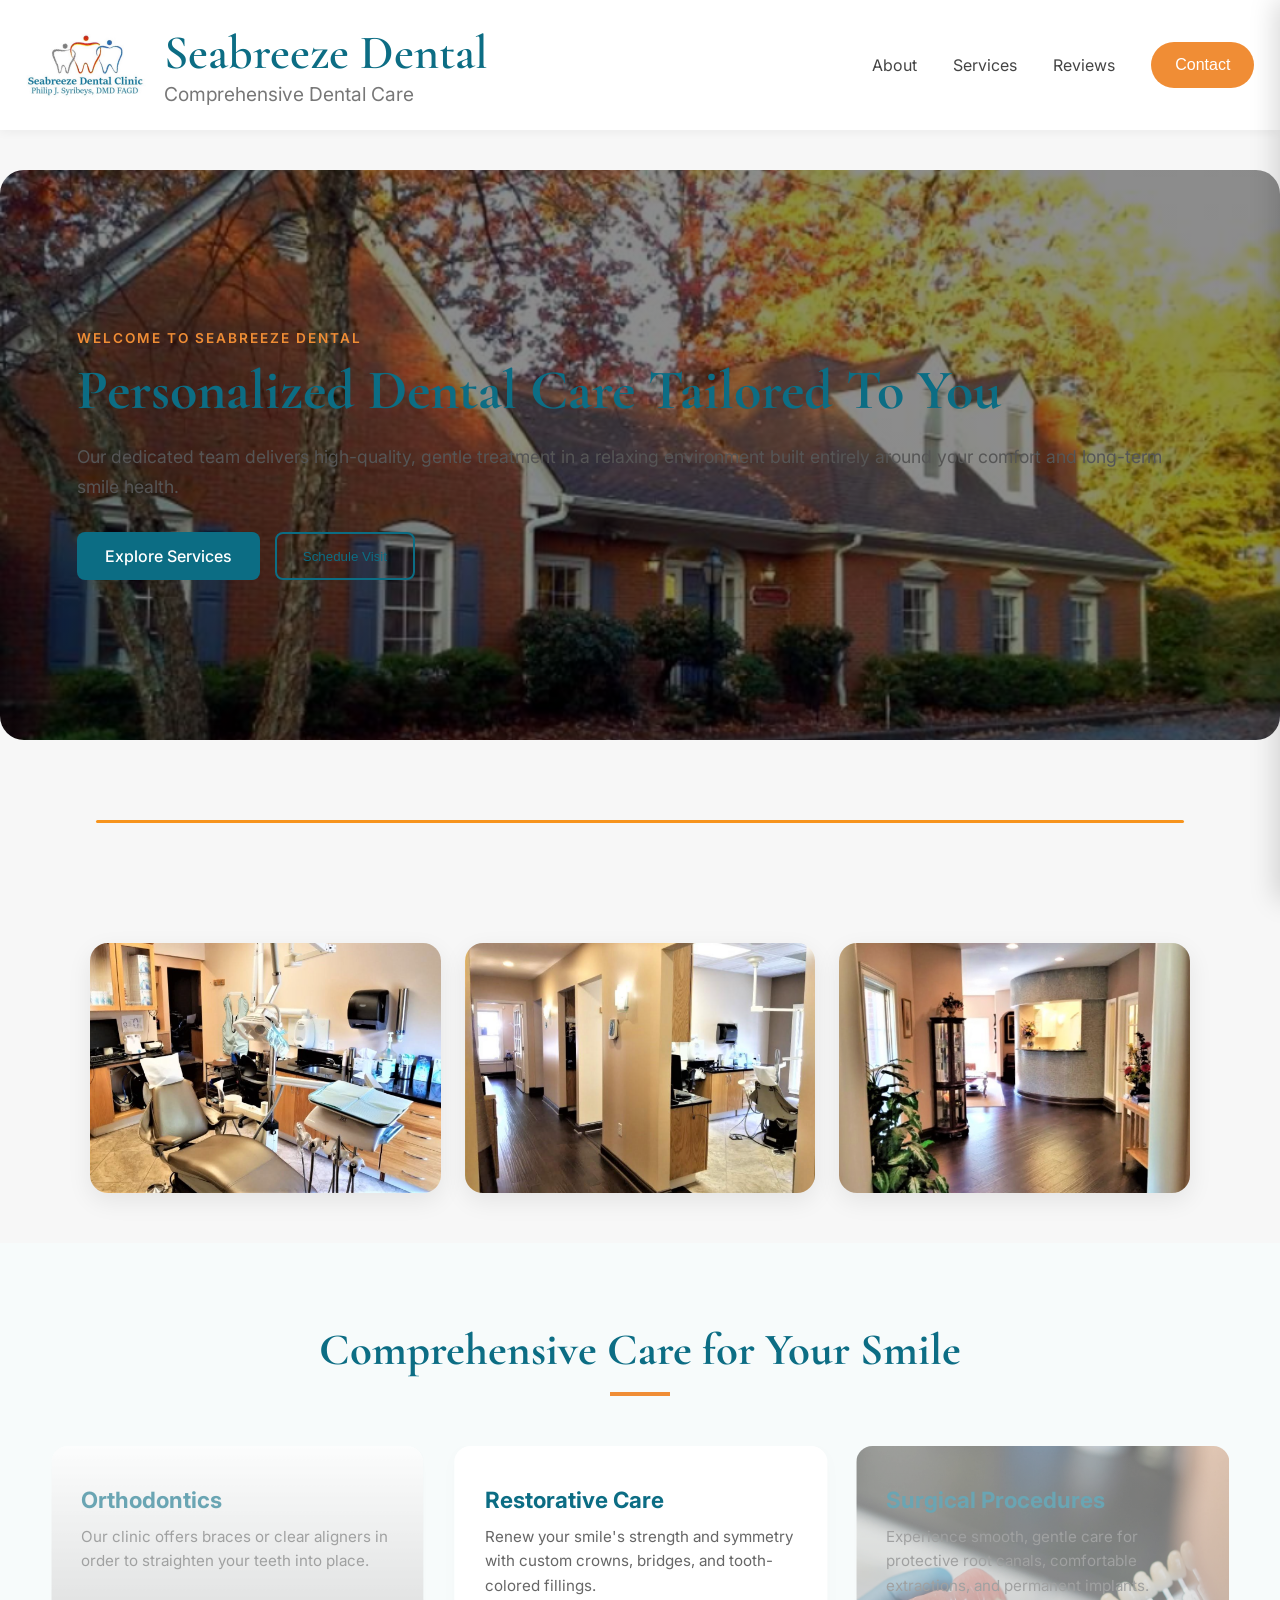
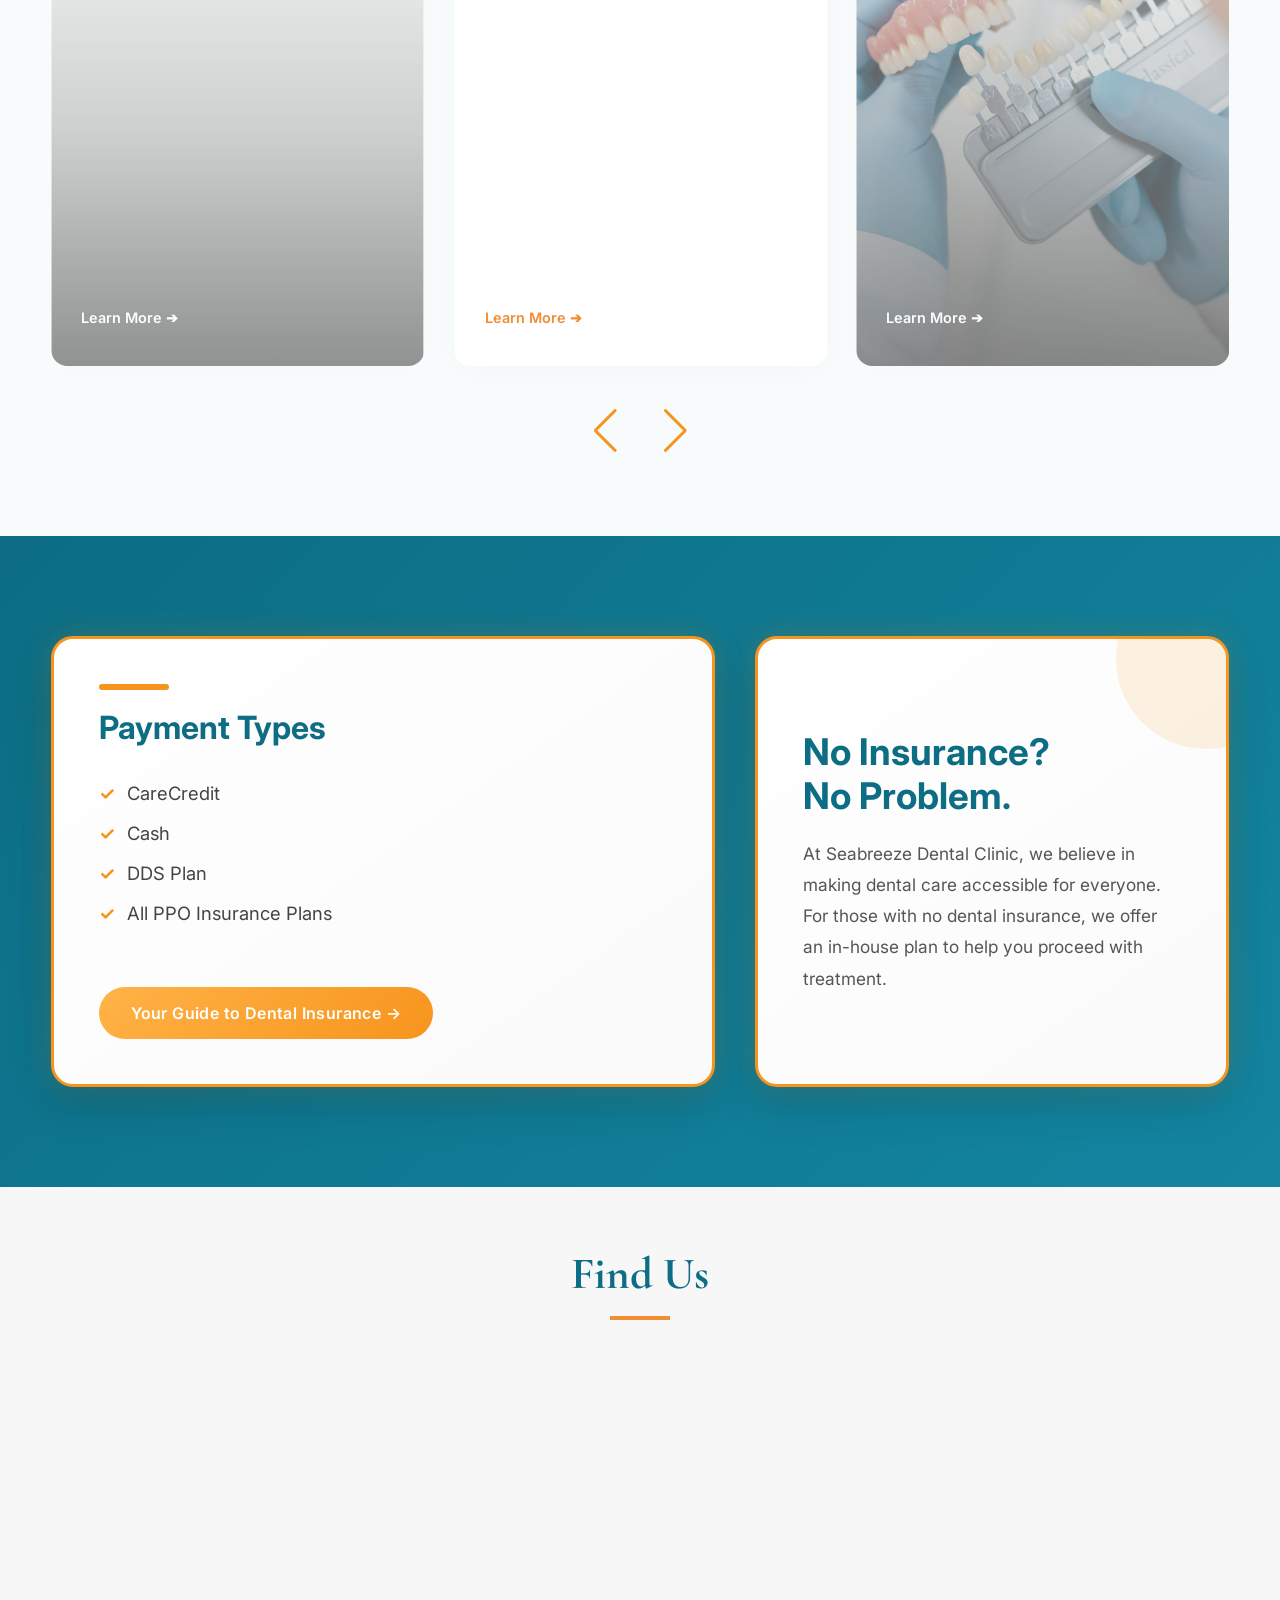
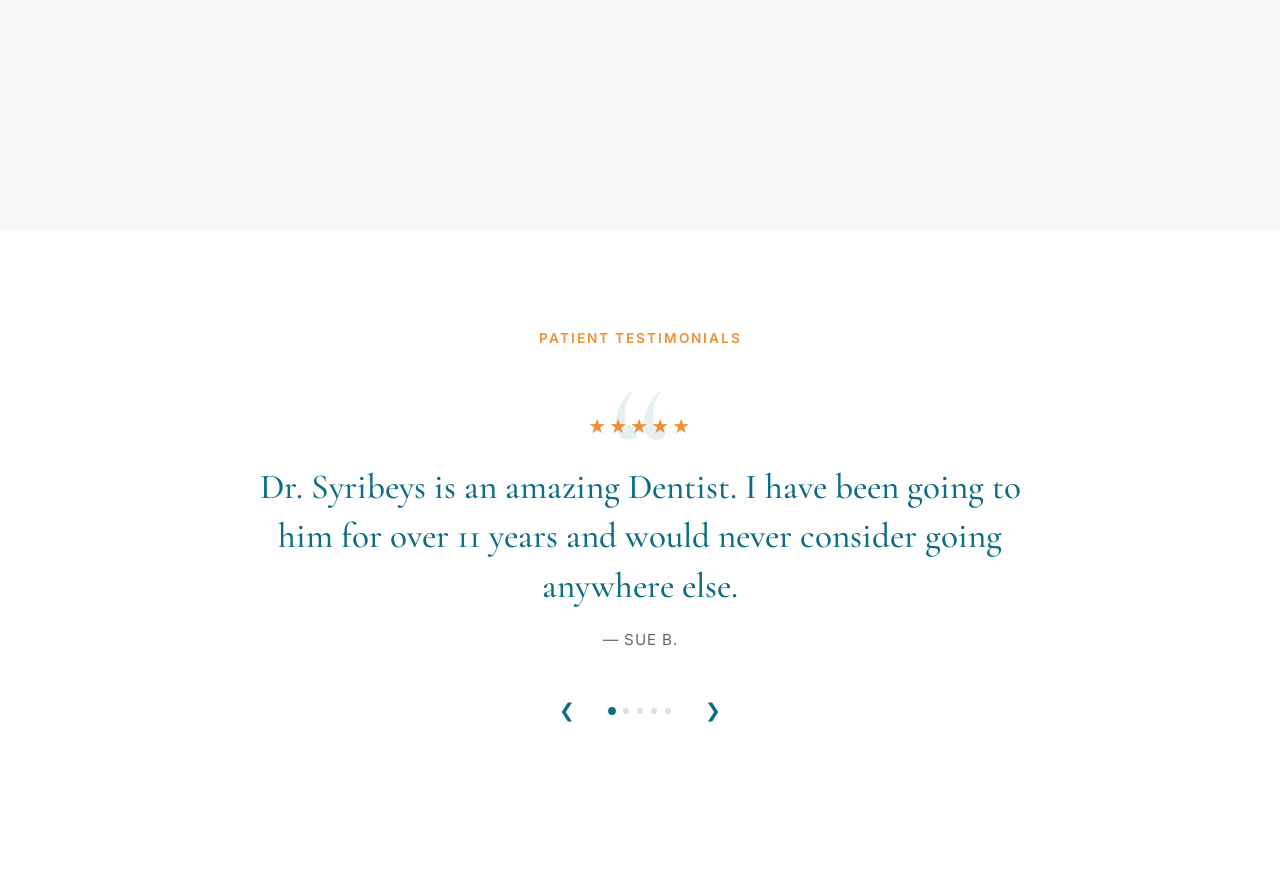
==== index.html @ 44df0dfc "Update index.html" ====
<!DOCTYPE html>
<html lang="en">
<head>
    <meta charset="UTF-8">
    <meta name="viewport" content="width=device-width, initial-scale=1.0">
    <title>Seabreeze Dental</title>

    <link rel="preconnect" href="https://fonts.googleapis.com">
    <link rel="preconnect" href="https://fonts.gstatic.com" crossorigin>
    <link href="https://fonts.googleapis.com/css2?family=Cormorant+Garamond:wght@500;600&family=Inter:wght@300;400;500;600&display=swap" rel="stylesheet">

    <link rel="stylesheet" href="https://cdn.jsdelivr.net/npm/swiper@11/swiper-bundle.min.css"/>
    <script src="https://cdn.jsdelivr.net/npm/swiper@11/swiper-bundle.min.js"></script>

    <link rel="stylesheet" href="style.css">
</head>
<body>

    <!-- ================= HEADER ================= -->
    <header>
        <div class="logo-area">
            <img src="images/logo.png" alt="Seabreeze Dental Logo">
            <div>
                <h1>Seabreeze Dental</h1>
                <p>Comprehensive Dental Care</p>
            </div>
        </div>

        <nav>
            <a href="about.html">About</a>
            
            <!-- Hoverable Services Dropdown Menu -->
            <div class="dropdown">
                <button class="dropbtn">Services</button>
                <div class="dropdown-content">
                    <a href="services-surgical.html">Surgical</a>
                    <a href="services-restorative.html">Restorative</a>
                    <a href="services-orthodontics.html">Orthodontics</a>
                    <a href="services-hygiene.html">Hygiene</a>
                    <a href="services-whitening.html">Whitening</a>
                    <a href="services-botox.html">Botox</a>
                    <a href="services-perio.html">Periodontal Care</a>
                </div>
            </div>

            <a href="index.html#reviews">Reviews</a>

            <button class="contact-btn" id="contactBtn">
                Contact
            </button>
        </nav>
    </header>

    <!-- ================= BLURB SECTION ================= -->
<section class="hero-section">
    <div class="hero-content reveal-left">
        <span class="hero-subtitle">Welcome to Seabreeze Dental</span>
        <h2>Personalized Dental Care Tailored To You</h2>
        <p>Our dedicated team delivers high-quality, gentle treatment in a relaxing environment built entirely around your comfort and long-term smile health.</p>
        <div class="hero-cta-group">
            <a href="services-surgical.html" class="hero-primary-btn">Explore Services</a>
            <button class="hero-secondary-btn" onclick="openContactPanel()">Schedule Visit</button>
        </div>
    </div>
</section>

<!-- Orange Divider -->
<div class="section-divider"></div>

    <!-- ================= OFFICE GALLERY ================= -->
    <section class="gallery">
        <img src="images/office1.png" alt="Office Photo">
        <img src="images/office2.png" alt="Office Photo">
        <img src="images/office3.png" alt="Office Photo">
    </section>

<section class="home-services-section">
    <h2 class="home-section-title">Comprehensive Care for Your Smile</h2>
    <div class="orange-line central-line"></div>
    <div class="swiper myServicesSwiper">
        <div class="swiper-wrapper">
            
            <div class="swiper-slide">
                <a href="services-restorative.html" class="service-card restorative-card">
                    <h3>Restorative Care</h3>
                    <p>Renew your smile's strength and symmetry with custom crowns, bridges, and tooth-colored fillings.</p>
                    <span class="card-link-text">Learn More ➔</span>
                </a>
            </div>

            <div class="swiper-slide">
                <a href="services-surgical.html" class="service-card surgical-card">
                    <h3>Surgical Procedures</h3>
                    <p>Experience smooth, gentle care for protective root canals, comfortable extractions, and permanent implants.</p>
                    <span class="card-link-text">Learn More ➔</span>
                </a>
            </div>

            <div class="swiper-slide">
                <a href="services-hygiene.html" class="service-card hygiene-card">
                    <h3>Preventative Hygiene</h3>
                    <p>Maintain optimal oral environment health with comprehensive deep cleanings and advanced diagnostic screenings.</p>
                    <span class="card-link-text">Learn More ➔</span>
                </a>
            </div>

            <div class="swiper-slide">
                <a href="services-perio.html" class="service-card perio-card">
                    <h3>Periodontal Care</h3>
                    <p>We offer verious methods of non-surgical periodontal therapy for those experiencing gum disease.</p>
                    <span class="card-link-text">Learn More ➔</span>
                </a>
            </div>

            <div class="swiper-slide">
                <a href="services-whitening.html" class="service-card whitening-card">
                    <h3>Teeth Whitening</h3>
                    <p>At our clinic, we offer both thorough in-chair bleaching services as well as take-home whitening trays.</p>
                    <span class="card-link-text">Learn More ➔</span>
                </a>
            </div>

            <div class="swiper-slide">
                <a href="services-botox.html" class="service-card botox-card">
                    <h3>Botox</h3>
                    <p>Botox is offered for those looking for cosmetic improvement or medical care.</p>
                    <span class="card-link-text">Learn More ➔</span>
                </a>
            </div>

            <div class="swiper-slide">
                <a href="services-orthodontics.html" class="service-card ortho-card">
                    <h3>Orthodontics</h3>
                    <p>Our clinic offers braces or clear aligners in order to straighten your teeth into place.</p>
                    <span class="card-link-text">Learn More ➔</span>
                </a>
            </div>

            </div>
        <div class="swiper-button-prev"></div>
        <div class="swiper-button-next"></div>
    </div>
</section>
    
<section class="insurance-section">
    <section class="insurance-wrapper">

        <!-- Left Card -->
        <div class="payment-card">

            <h2>Payment Types</h2>

            <ul class="payment-list">
                <li>CareCredit</li>
                <li>Cash</li>
                <li>DDS Plan</li>
                <li>All PPO Insurance Plans</li>
            </ul>

            <a href="insurance-guide.html" class="insurance-guide-btn">
                Your Guide to Dental Insurance →
            </a>

        </div>

        <!-- Right Card -->
        <div class="insurance-card">

            <h2>No Insurance?<br>No Problem.</h2>

            <p>
                At Seabreeze Dental Clinic, we believe in making dental care accessible for everyone. For those with no dental insurance, we offer an in-house plan to help you proceed with treatment.
            </p>

        </div>

    </section>
</section>

<section class="map-text-section">
    <h2 class="home-section-title">Find Us</h2>
    <div class="orange-line central-line"></div>
</section>

<section class="map-section">
    <iframe 
        src="https://www.google.com/maps/embed?pb=!1m18!1m12!1m3!1d193.602460034406!2d-84.35483728219616!3d33.973415533128104!2m3!1f0!2f0!3f0!3m2!1i1024!2i768!4f13.1!3m3!1m2!1s0x88f50c78adc82683%3A0xf89a74400b106e03!2sSeabreeze%20Dental%20Clinic%20%7C%20Philip%20J.%20Syribeys%2C%20DMD!5e1!3m2!1sen!2sus!4v1781103512299!5m2!1sen!2sus"
        style="border:0; width: 100%;" 
        allowfullscreen=""
        height="450"
        loading="lazy" 
        referrerpolicy="no-referrer-when-downgrade">
    </iframe>
</section>

    <!-- ================= REVIEWS ================= -->
<section id="reviews" class="editorial-reviews-section">
    <span class="reviews-subtitle">Patient Testimonials</span>
    
    <div class="editorial-review-container">
        <div class="decorative-quote-mark">“</div>

        <div class="editorial-review-window">
            <div class="stars-badge">★★★★★</div>
            
            <blockquote id="review-text" class="editorial-quote">
                Dr. Syribeys is an amazing Dentist. I have been going to him for over 11 years and would never consider going anywhere else.
            </blockquote>
            
            <cite id="review-author" class="editorial-author">— Sue B.</cite>
        </div>

        <div class="editorial-nav-controls">
            <button class="editorial-arrow left" onclick="previousReview()" aria-label="Previous Review">❮</button>
            <div class="editorial-dots">
                <span class="edit-dot active"></span>
                <span class="edit-dot"></span>
                <span class="edit-dot"></span>
                <span class="edit-dot"></span>
                <span class="edit-dot"></span>
            </div>
            <button class="editorial-arrow right" onclick="nextReview()" aria-label="Next Review">❯</button>
        </div>
    </div>
</section>

    <!-- ================= CONTACT PANEL ================= -->
    <div class="overlay" id="overlay" onclick="closeContactPanel()"></div>

    <div class="contact-panel" id="contactPanel">
        <button class="close-btn" onclick="closeContactPanel()">×</button>
        <h2>Contact Us</h2>
        <div class="panel-line"></div>

        <div class="contact-info-block">
            <h3>Phone</h3>
            <p>(770) 393-4711</p>
        </div>

        <div class="contact-info-block">
            <h3>Address</h3>
            <p>
                8097 Roswell Road, Bldg. E<br>
                Atlanta, GA 30350
            </p>
        </div>

        <div class="contact-info-block">
            <h3>Hours</h3>
            <p>
                Monday – Thursday: 9AM – 6PM<br>
                Friday: 9AM – 1PM
            </p>
        </div>
    </div>

    <script src="script.js"></script>

<script>
const swiper = new Swiper('.myServicesSwiper', {
  loop: true,
  spaceBetween: 20,
  pagination: {
    el: '.swiper-pagination',
    clickable: true
  },
  breakpoints: {
    640: {
      slidesPerView: 1
    },
    768: {
      slidesPerView: 2
    },
    1024: {
      slidesPerView: 3
    }
  }
});
</script>
</body>
</html>
---- style.css ----
* {
    margin: 0;
    padding: 0;
    box-sizing: border-box;
}

body {
    font-family: 'Inter', sans-serif;
    background: #f7f7f7;
    color: #333;
}

img {
    width: 100%;
    display: block;
}

/* ================= HEADER ================= */
header {
    width: 100%;
    padding: 24px 2%;
    display: flex;
    justify-content: space-between;
    align-items: center;
    background: white;
    position: sticky;
    top: 0;
    z-index: 1000;
    box-shadow: 0 2px 10px rgba(0,0,0,0.05);
}

.logo-area {
    display: flex;
    align-items: center;
    gap: 18px;
}

.logo-area img {
    width: 120px; /* Restored back to original scaling */
}

.logo-area h1 {
    font-family: 'Cormorant Garamond', serif;
    font-size: 3rem; /* Restored back to original scaling */
    color: #0c6d84;
    font-weight: 600;
}

.logo-area p {
    color: #777;
    font-size: 1.2rem;
}

nav {
    display: flex;
    align-items: center;
    gap: 36px;
}

nav a {
    text-decoration: none;
    color: #444;
    font-size: 1rem;
    transition: 0.3s;
}

nav a:hover {
    color: #f08d35;
}

.contact-btn {
    background: #f08d35;
    color: white;
    border: none;
    padding: 14px 24px;
    border-radius: 50px;
    font-size: 1rem;
    cursor: pointer;
    transition: 0.3s;
}

.contact-btn:hover {
    transform: translateY(-2px);
    background: #db7d2b;
}

/* ================= SERVICES DROPDOWN INTERACTION ================= */
.dropdown {
    position: relative;
    display: inline-block;
}

.dropdown .dropbtn {
    background: none;
    border: none;
    padding: 0;
    color: #444;
    font-family: 'Inter', sans-serif;
    font-size: 1rem;
    cursor: pointer;
    transition: 0.3s;
}

.dropdown:hover .dropbtn {
    color: #f08d35;
}

.dropdown-content {
    display: none;
    position: absolute;
    top: 100%;
    left: 50%;
    transform: translateX(-50%);
    background-color: white;
    min-width: 160px;
    box-shadow: 0px 8px 16px rgba(0,0,0,0.1);
    border-radius: 4px;
    margin-top: 12px;
    z-index: 1010;
    overflow: hidden;
}

.dropdown-content a {
    color: #333;
    padding: 12px 16px;
    text-decoration: none;
    display: block;
    font-size: 0.95rem;
    text-align: left;
}

.dropdown-content a:hover {
    background-color: #f1f1f1;
    color: #0c6d84;
}

.dropdown:hover .dropdown-content {
    display: block;
}

/* ================= FADED BLUE BLURB SECTION ================= */
.blurb-section {
    width: 100%;
    background-color: #e6f0f3; /* Faded blue box across the screen */
    padding: 60px 10%;
    text-align: center;
}

.blurb-section p {
    font-family: 'Inter', sans-serif;
    font-size: 1.25rem;
    line-height: 1.8;
    color: #0c6d84;
    max-width: 900px;
    margin: 0 auto;
    font-weight: 400;
}

/* ================= GALLERY (HORIZONTAL ROW) ================= */
.gallery {
    width: 100%;
    padding: 50px 7%;
    display: grid;
    grid-template-columns: repeat(3, 1fr); /* 3 images lined up horizontally */
    gap: 24px;
}

.gallery img {
    border-radius: 18px;
    height: 250px;
    object-fit: cover;
    transition: 0.3s;
    box-shadow: 0 8px 24px rgba(0,0,0,0.08);
}

.gallery img:hover {
    transform: translateY(-6px);
}

/* ================= REVIEWS (RESTORED STYLE) ================= */
/* ================= IDEA 3: MINIMALIST EDITORIAL REVIEWS ================= */
.editorial-reviews-section {
    background-color: #ffffff;
    padding: 100px 4%;
    text-align: center;
    position: relative;
    overflow: hidden;
}

.reviews-subtitle {
    display: block;
    font-family: 'Inter', sans-serif;
    text-transform: uppercase;
    font-size: 0.85rem;
    letter-spacing: 2px;
    color: #f08d35;
    font-weight: 600;
    margin-bottom: 30px;
}

.editorial-review-container {
    position: relative;
    max-width: 850px;
    margin: 0 auto;
    padding: 40px 20px;
}

/* Faded signature accent quote mark behind text */
.decorative-quote-mark {
    position: absolute;
    top: -20px;
    left: 50%;
    transform: translateX(-50%);
    font-family: 'Cormorant Garamond', serif;
    font-size: 12rem;
    color: rgba(12, 109, 132, 0.1); /* Faded teal accent signature */
    line-height: 1;
    z-index: 1;
    user-select: none;
}

.editorial-review-window {
    position: relative;
    z-index: 2;
    min-height: 220px; /* Prevents layout shifting when content swaps */
    display: flex;
    flex-direction: column;
    align-items: center;
    justify-content: center;
}

.stars-badge {
    color: #f08d35;
    font-size: 1.1rem;
    letter-spacing: 3px;
    margin-bottom: 25px;
}

.editorial-quote {
    font-family: 'Cormorant Garamond', serif;
    font-size: 2.2rem;
    color: #0c6d84;
    line-height: 1.4;
    font-weight: 500;
    margin: 0 0 20px 0;
    transition: opacity 0.3s ease, transform 0.3s ease;
}

.editorial-author {
    font-family: 'Inter', sans-serif;
    font-style: normal;
    font-size: 0.95rem;
    color: #666;
    text-transform: uppercase;
    letter-spacing: 1px;
    transition: opacity 0.3s ease;
}

/* Minimalist Navigation Alignment Under Quote */
.editorial-nav-controls {
    display: flex;
    align-items: center;
    justify-content: center;
    gap: 24px;
    margin-top: 40px;
    position: relative;
    z-index: 3;
}

.editorial-arrow {
    background: transparent;
    border: none;
    font-size: 1.2rem;
    color: #0c6d84;
    cursor: pointer;
    padding: 10px;
    transition: color 0.2s ease, transform 0.2s ease;
}

.editorial-arrow:hover {
    color: #f08d35;
    transform: scale(1.15);
}

.editorial-dots {
    display: flex;
    gap: 8px;
    align-items: center;
}

.edit-dot {
    width: 6px;
    height: 6px;
    border-radius: 50%;
    background-color: #e0e0e0;
    transition: all 0.3s ease;
}

.edit-dot.active {
    background-color: #0c6d84;
    transform: scale(1.3);
}

/* Quick utility class for the JavaScript fade animation transition */
.review-fade-out {
    opacity: 0;
    transform: translateY(5px);
}

/* Responsive adjustment for clean reading on mobile viewports */
@media (max-width: 768px) {
    .editorial-quote {
        font-size: 1.6rem;
    }
    .decorative-quote-mark {
        font-size: 9rem;
        top: -10px;
    }
}

/* ================= CONTACT OVERLAY PANEL ================= */
.overlay {
    position: fixed;
    top: 0;
    left: 0;
    width: 100%;
    height: 100%;
    background: rgba(0,0,0,0.4);
    opacity: 0;
    visibility: hidden;
    transition: 0.3s;
    z-index: 2000;
}

.contact-panel {
    position: fixed;
    top: 0;
    right: 0;
    width: 400px;
    height: 100vh;
    background: white;
    padding: 40px;
    box-shadow: -5px 0 25px rgba(0,0,0,0.15);
    transform: translateX(100%);
    transition: 0.3s ease;
    z-index: 3000;
}

.overlay.active {
    opacity: 1;
    visibility: visible;
}

.contact-panel.active {
    transform: translateX(0);
}

.close-btn {
    position: absolute;
    top: 20px;
    right: 20px;
    background: none;
    border: none;
    font-size: 2rem;
    cursor: pointer;
    color: #333;
}

.panel-line {
    width: 40px;
    height: 3px;
    background: #f08d35;
    margin: 15px 0 30px 0;
}

.contact-info-block {
    margin-bottom: 30px;
}

.contact-info-block h3 {
    font-size: 1.2rem;
    color: #0c6d84;
    margin-bottom: 8px;
}

.contact-info-block p {
    font-size: 1rem;
    line-height: 1.6;
    color: #555;
}
/* ================= DROPDOWN FIXES & ACTIVE STATES ================= */
.active-link {
    color: #f08d35 !important;
    font-weight: 500;
}

/* Modifying dropdown styles to read the JavaScript state engine seamlessly */
.dropdown.open .dropdown-content {
    display: block !important;
}

/* Fallback padding protection when cursor bridges down into menu link boxes */
.dropdown::after {
    content: '';
    position: absolute;
    top: 100%;
    left: 0;
    width: 100%;
    height: 15px;
    background: transparent;
}


/* ================= REFINED DENTIST ABOUT PAGE STYLES ================= */
.about-container {
    width: 100%;
    max-width: 1200px;
    margin: 60px auto;
    padding: 0 4%;
    display: flex;
    align-items: flex-start; /* Keeps items cleanly aligned at the top */
    gap: 50px;
    position: relative;
}

/* Smaller profile element setting image to roughly 1/3 layout space width */
.dentist-photo-box {
    flex: 0 0 350px; 
    border-radius: 12px;
    overflow: visible;
    box-shadow: 0 4px 15px rgba(0,0,0,0.05);
}

.dentist-photo-box img {
    width: 100%;
    max-height: 300px;
    object-fit: cover;
    display: block;
    border-radius: 8px;
}


/* Faded blue box design for the biographical copy details */
.dentist-bio-box {
    flex: 1;
    background-color: #e6f0f3; /* Faded blue box across the section */
    padding: 50px;
    border-radius: 18px;
    box-shadow: 0 4px 15px rgba(0,0,0,0.02);
}

/* Doctor name font configuration matched strictly to the logo typography colors */
.dentist-bio-box h2 {
    font-family: 'Cormorant Garamond', serif;
    font-size: 3rem;
    color: #0c6d84; /* Signature blue brand color */
    font-weight: 600;
    margin-bottom: 15px;
}

.orange-line-short {
    width: 50px;
    height: 4px;
    background: #f08d35;
    margin-bottom: 25px;
}

/* Bio copy matching color assignment */
.dentist-bio-box p {
    font-family: 'Inter', sans-serif;
    font-size: 1.05rem;
    line-height: 1.75;
    color: #0c6d84; /* Deep teal-blue typography */
    margin-bottom: 20px;
}

.dentist-bio-box p:last-child {
    margin-bottom: 0;
}

.certificate-photo-box {
    border-radius: 12px;
    overflow: hidden;
    box-shadow: 0 4px 15px rgba(0,0,0,0.05);
}
.certificate-photo-box img {
    width: 100%;
    max-height: 220px;
    object-fit: cover;
    display: block;
}

/* Responsive adjustment if screens become narrow */
@media (max-width: 768px) {
    .about-container {
        flex-direction: column;
        align-items: center;
    }
    .dentist-photo-box {
        flex: 0 0 auto;
        width: 100%;
        max-width: 350px;
    }
}
/* ================= SURGICAL PAGE STRUCTURAL LAYOUTS ================= */
.service-detail-container {
    width: 100%;
    max-width: 900px;
    margin: 60px auto 120px;
    padding: 0 4%;
}

.service-page-title {
    text-align: center;
    font-size: 3.2rem;
    color: #0c6d84;
    font-family: 'Cormorant Garamond', serif;
}

.central-line {
    width: 60px;
    height: 4px;
    background: #f08d35;
    margin: 15px auto 50px;
}

.service-items-wrapper {
    display: flex;
    flex-direction: column;
    gap: 45px;
}

/* Horizontal line alignment layout */
.detailed-service-item {
    display: flex;
    align-items: flex-start;
    gap: 30px;
    background: white;
    padding: 35px;
    border-radius: 16px;
    box-shadow: 0 4px 15px rgba(0,0,0,0.03);
}

/* Perfect icon bounding parameters */
.service-icon-container {
    flex: 0 0 80px; 
    height: 80px;
    display: flex;
    align-items: center;
    justify-content: center;
}

.service-page-icon {
    width: 100%;
    height: 100%;
    object-fit: contain;
}

.service-text-block {
    flex: 1;
}

.service-text-block h3 {
    font-size: 1.6rem;
    color: #0c6d84;
    margin-bottom: 10px;
    font-weight: 600;
}

.service-text-block p {
    font-size: 1.05rem;
    line-height: 1.7;
    color: #555;
}

/* Mobile responsive collapse protection */
@media (max-width: 600px) {
    .detailed-service-item {
        flex-direction: column;
        align-items: center;
        text-align: center;
    }
    .service-icon-container {
        margin-bottom: 10px;
    }
}

/* ================= HERO SECTION STYLING ================= */
.hero-section {
    display: flex;
    align-items: center;
    width: 100%;
    margin: 40px 0 80px;
    padding: 160px 6%;
    border-radius: 24px;
    overflow: hidden;

    background:
        linear-gradient(rgba(0,0,0,.45), rgba(0,0,0,.45)),
        url("images/office.png");

    background-size: cover;
    background-position: center;
    background-repeat: no-repeat;
}

.hero-content {
    flex: 1;
}

.hero-subtitle {
    display: block;
    font-family: 'Inter', sans-serif;
    text-transform: uppercase;
    font-size: 0.85rem;
    letter-spacing: 2px;
    color: #f08d35;
    font-weight: 600;
    margin-bottom: 12px;
}

.hero-content h2 {
    font-family: 'Cormorant Garamond', serif;
    font-size: 3.5rem;
    color: #0c6d84;
    line-height: 1.15;
    margin-bottom: 20px;
}

.hero-content p {
    font-size: 1.1rem;
    line-height: 1.7;
    color: #555;
    margin-bottom: 30px;
}

.hero-cta-group {
    display: flex;
    gap: 15px;
}

.hero-primary-btn {
    background: #0c6d84;
    color: white;
    padding: 14px 28px;
    border-radius: 8px;
    text-decoration: none;
    font-weight: 500;
    transition: background 0.2s ease;
}

.hero-primary-btn:hover {
    background: #095264;
}

.hero-secondary-btn {
    background: transparent;
    border: 2px solid #0c6d84;
    color: #0c6d84;
    padding: 12px 26px;
    border-radius: 8px;
    cursor: pointer;
    font-weight: 500;
    transition: all 0.2s ease;
}

.hero-secondary-btn:hover {
    background: #0c6d84;
    color: white;
}

.hero-image-pane {
    flex: 1;
    height: 450px;
    border-radius: 20px;
    overflow: hidden;
    box-shadow: 0 20px 40px rgba(0,0,0,0.06);
}

.hero-image-pane img {
    width: 100%;
    height: 100%;
    object-fit: cover;
}

.hero2-section2 {
    background-color: #0c6d84;
    display: flex;
    width: 100%;
    margin: 40px auto 80px;
    padding: 0 4%;
    gap: 40px;
    box-shadow: 0 15px 25px rgba(0, 0, 0, 0.20), 0 -15px 25px rgba(0, 0, 0, 0.20);
    position: relative;
    z-index: 10;
}

.hero2-section2 p {
    color: #D3D3D3;
}

.hero2-section2 h2 {
    color: #D3D3D3;
}

/* ================= SERVICE SNAPSHOT GRID STYLING ================= */
.home-services-section {
    background: #f7fbfb;
    padding: 80px 4%;
    text-align: center;
}

.home-section-title {
    font-family: 'Cormorant Garamond', serif;
    font-size: 2.8rem;
    color: #0c6d84;
}

.myServicesSwiper {
    padding-bottom: 90px; 
    position: relative;
}

/* This styles the cards inside the slider */
.swiper-slide {
    display: flex;
    justify-content: center;
    transition: transform 0.4s ease, opacity 0.4s ease;
    transform: scale(0.9); /* Shrink side cards to 90% */
    opacity: 0.6;
}

.swiper-slide-active {
    transform: scale(1.1);
    opacity: 1;
    z-index: 10;
}

/* Reset the default Swiper arrow positioning */
.swiper-button-prev, 
.swiper-button-next {
    position: absolute;
    top: auto; /* Removes the "middle" centering */
    bottom: 0; /* Pins them to the bottom */
    width: 50px;
    height: 50px;
    color: #f7941e; /* Change to your brand color */
}

/* Adjust left/right position to keep them centered together */
.swiper-button-prev {
    left: calc(50% - 60px); 
}

.swiper-button-next {
    right: calc(50% - 60px);
}

.service-card {
    flex: 1;
    position: relative;

    height: 520px;          /* NEW */
    padding: 40px 30px;

    border-radius: 16px;
    overflow: hidden;       /* NEW */

    text-decoration: none;
    color: white;           /* NEW */

    background: white;
    background-size: cover;         /* NEW */
    background-position: center;    /* NEW */
    background-repeat: no-repeat;   /* NEW */

    box-shadow: 0 4px 20px rgba(0,0,0,0.02);
    transition: transform 0.3s cubic-bezier(0.25, 0.46, 0.45, 0.94), box-shadow 0.3s ease;

    text-align: left;

    display: flex;
    flex-direction: column;
    justify-content: flex-end;      /* NEW */
}

.whitening-card {
    background-image: url("images/shutterstock_2181965171.jpg");
}

.whitening-card::before {
    content: "";
    position: absolute;
    inset: 0;

    background: linear-gradient(
        to top,
        rgba(0,0,0,.70),
        rgba(0,0,0,.30) 45%,
        rgba(0,0,0,0)
    );
}

.whitening-card h3,
.whitening-card p,
.whitening-card .card-link-text {
    position: relative;
    z-index: 2;
    color: white;
}

.ortho-card {
    background-image: url("images/shutterstock_2072022608.jpg");
}

.ortho-card::before {
    content: "";
    position: absolute;
    inset: 0;

    background: linear-gradient(
        to top,
        rgba(0,0,0,.70),
        rgba(0,0,0,.30) 45%,
        rgba(0,0,0,0)
    );
}

.ortho-card h3,
.ortho-card p,
.ortho-card .card-link-text {
    position: relative;
    z-index: 2;
    color: white;
}

.surgical-card {
    background-image: url("images/shutterstock_2278321453.jpg");
}

.surgical-card::before {
    content: "";
    position: absolute;
    inset: 0;

    background: linear-gradient(
        to top,
        rgba(0,0,0,.70),
        rgba(0,0,0,.30) 45%,
        rgba(0,0,0,0)
    );
}

.surgical-card h3,
.surgical-card p,
.surgical-card .card-link-text {
    position: relative;
    z-index: 2;
    color: white;
}

.botox-card {
    background-image: url("images/shutterstock_2248981637.jpg");
}

.botox-card::before {
    content: "";
    position: absolute;
    inset: 0;

    background: linear-gradient(
        to top,
        rgba(0,0,0,.70),
        rgba(0,0,0,.30) 45%,
        rgba(0,0,0,0)
    );
}

.botox-card h3,
.botox-card p,
.botox-card .card-link-text {
    position: relative;
    z-index: 2;
    color: white;
}

.perio-card {
    background-image: url("images/shutterstock_2354763203.jpg");
}

.perio-card::before {
    content: "";
    position: absolute;
    inset: 0;

    background: linear-gradient(
        to top,
        rgba(0,0,0,.70),
        rgba(0,0,0,.30) 45%,
        rgba(0,0,0,0)
    );
}

.perio-card h3,
.perio-card p,
.perio-card .card-link-text {
    position: relative;
    z-index: 2;
    color: white;
}

.hygiene-card {
    background-image: url("images/shutterstock_2055434792.jpg");
}

.hygiene-card::before {
    content: "";
    position: absolute;
    inset: 0;

    background: linear-gradient(
        to top,
        rgba(0,0,0,.70),
        rgba(0,0,0,.30) 45%,
        rgba(0,0,0,0)
    );
}

.hygiene-card h3,
.hygiene-card p,
.hygiene-card .card-link-text {
    position: relative;
    z-index: 2;
    color: white;
}

/* The structural lift effect on hover */
.service-card:hover {
    transform: scale(1.1) translateY(-8px);
    box-shadow: 0 15px 35px rgba(12, 109, 132, 0.08);
}

.card-icon {
    width: 60px;
    height: 60px;
    margin-bottom: 25px;
}

.card-icon img {
    width: 100%;
    height: 100%;
    object-fit: contain;
}

.service-card h3 {
    font-size: 1.4rem;
    color: #0c6d84;
    margin-bottom: 12px;
}

.service-card p {
    font-size: 0.95rem;
    line-height: 1.6;
    color: #666;
    margin-bottom: 20px;
    flex-grow: 1;
}

.card-link-text {
    color: #f08d35;
    font-weight: 600;
    font-size: 0.9rem;
}

/* Responsive adjustment */
@media (max-width: 850px) {
    .hero-section, .services-grid {
        flex-direction: column;
    }
    .hero-image-pane {
        width: 100%;
        height: 300px;
    }
}

/* ================= INTERACTIVE SCROLL ANIMATIONS ================= */

/* Initial state for items sliding from the left */
.reveal-left {
    opacity: 0;
    transform: translateX(-60px);
    transition: all 0.8s cubic-bezier(0.25, 1, 0.5, 1);
}

/* Initial state for items sliding from the right */
.reveal-right {
    opacity: 0;
    transform: translateX(60px);
    transition: all 0.8s cubic-bezier(0.25, 1, 0.5, 1);
}

/* The active trigger state that glides them into center view */
.reveal-left.active,
.reveal-right.active {
    opacity: 1;
    transform: translateX(0);
}

/* Reveal Up Animation */
.reveal-up {
    opacity: 0;
    transform: translateY(60px); /* Starts 60px lower than its natural position */
    transition: all 0.8s cubic-bezier(0.25, 1, 0.5, 1);
}

.reveal-up.active {
    opacity: 1;
    transform: translateY(0); /* Rises to its natural position */
}

/* Accessibility fallback: if a user disables system motion effects */
@media (prefers-reduced-motion: reduce) {
    .reveal-left, .reveal-right {
        opacity: 1;
        transform: none;
        transition: none;
    }
}

.about-section {
    position: relative; /* This makes the SVG anchor to this section */
    width: 100%;
    overflow-x: hidden;
}

.background-lines {
    position: absolute;
    inset: 0;
    width: 100%;
    height: 100%;
    z-index: -1; /* Pushes lines behind your content */
    pointer-events: none; /* Keeps the page clickable */
}

/* Ensure your container sits in front */
.about-container {
    position: relative;
    z-index: 1;
}

.map-section {
    width: 100%;
    padding: 0; /* Remove padding if your container has any */
}

.map-section iframe {
    display: block; /* Removes tiny extra space below the iframe */
    width: 100%;    /* Forces the map to the full width of the section */
}

.map-text-section {
    text-align: center;
    padding: 60px 20px; /* Adjust as needed */
    margin-bottom: 0;
}

.map-text-section .orange-line {
    margin-bottom: 0;
}

.map-text-section h2 {
    margin-bottom: 0;
}

/* ==========================
   Insurance Section
========================== */

.insurance-wrapper {
    max-width: 1300px;
    margin: 0 auto;
    padding: 0 4%;

    display: flex;
    gap: 40px;
    align-items: stretch;
}

/* Shared Card Styles */

.payment-card,
.insurance-card {
    background: linear-gradient(145deg, #ffffff, #fafafa);

    border: 3px solid #f7941d;
    border-radius: 22px;

    padding: 45px;

    box-shadow:
        0 20px 45px rgba(0,0,0,.12),
        0 0 30px rgba(247,148,29,.18);

    transition: all .35s ease;

    position: relative;
    overflow: hidden;
}

.payment-card:hover,
.insurance-card:hover {
    transform: translateY(-8px);

    box-shadow:
        0 35px 60px rgba(0,0,0,.18),
        0 0 40px rgba(247,148,29,.35);
}

/* Left Card */

.payment-card {
    flex: 1.5;

    display: flex;
    flex-direction: column;
}

.payment-card h2 {
    font-size: 2rem;
    color: #0c6d84;
    margin-bottom: 35px;
    position: relative;
}

.payment-card h2::before {
    content: "";

    display: block;

    width: 70px;
    height: 6px;

    background: #f7941d;

    border-radius: 20px;

    margin-bottom: 18px;
}

.payment-list {
    list-style: none;
    padding: 0;
    margin: 0 0 45px;
}

.payment-list li {
    font-size: 1.15rem;
    color: #444;

    margin-bottom: 18px;

    position: relative;

    padding-left: 28px;
}

.payment-list li::before {
    content: "✓";

    color: #f7941d;

    font-weight: bold;

    position: absolute;
    left: 0;
}

/* Button */

.insurance-guide-btn {
    align-self: flex-start;

    margin-top: auto;

    padding: 16px 32px;

    border-radius: 999px;

    background: linear-gradient(135deg, #ffb347, #f7941d);

    color: white;

    text-decoration: none;

    font-weight: 600;

    letter-spacing: .4px;

    transition: .3s;
}

.insurance-guide-btn:hover {
    transform: translateY(-3px);

    box-shadow: 0 10px 20px rgba(247,148,29,.35);
}

/* Right Card */

.insurance-card {
    flex: 1;

    display: flex;
    flex-direction: column;
    justify-content: center;
}

.insurance-card::after {
    content: "";

    position: absolute;

    top: -70px;
    right: -70px;

    width: 180px;
    height: 180px;

    background: rgba(247,148,29,.12);

    border-radius: 50%;
}

.insurance-icon {
    font-size: 3rem;

    margin-bottom: 20px;

    position: relative;
    z-index: 2;
}

.insurance-card h2 {
    font-size: 2.3rem;

    color: #0c6d84;

    margin-bottom: 20px;

    line-height: 1.2;

    position: relative;
    z-index: 2;
}

.insurance-card p {
    color: #555;

    font-size: 1.08rem;

    line-height: 1.8;

    position: relative;
    z-index: 2;
}

.insurance-section {
    background: linear-gradient(135deg, #0c6d84 0%, #1385a1 100%);
    padding: 100px 0;
}

/* Mobile */

@media (max-width: 900px) {

    .insurance-wrapper {
        flex-direction: column;
    }

    .payment-card,
    .insurance-card {
        padding: 35px;
    }

    .payment-card h2,
    .insurance-card h2 {
        font-size: 1.8rem;
    }

}

.section-divider {
    width: 85%;
    max-width: 1400px;
    height: 3px;
    background: #f7941d;
    margin: 70px auto;
    border-radius: 999px;
}

.page-end {
    margin-top: auto;
}
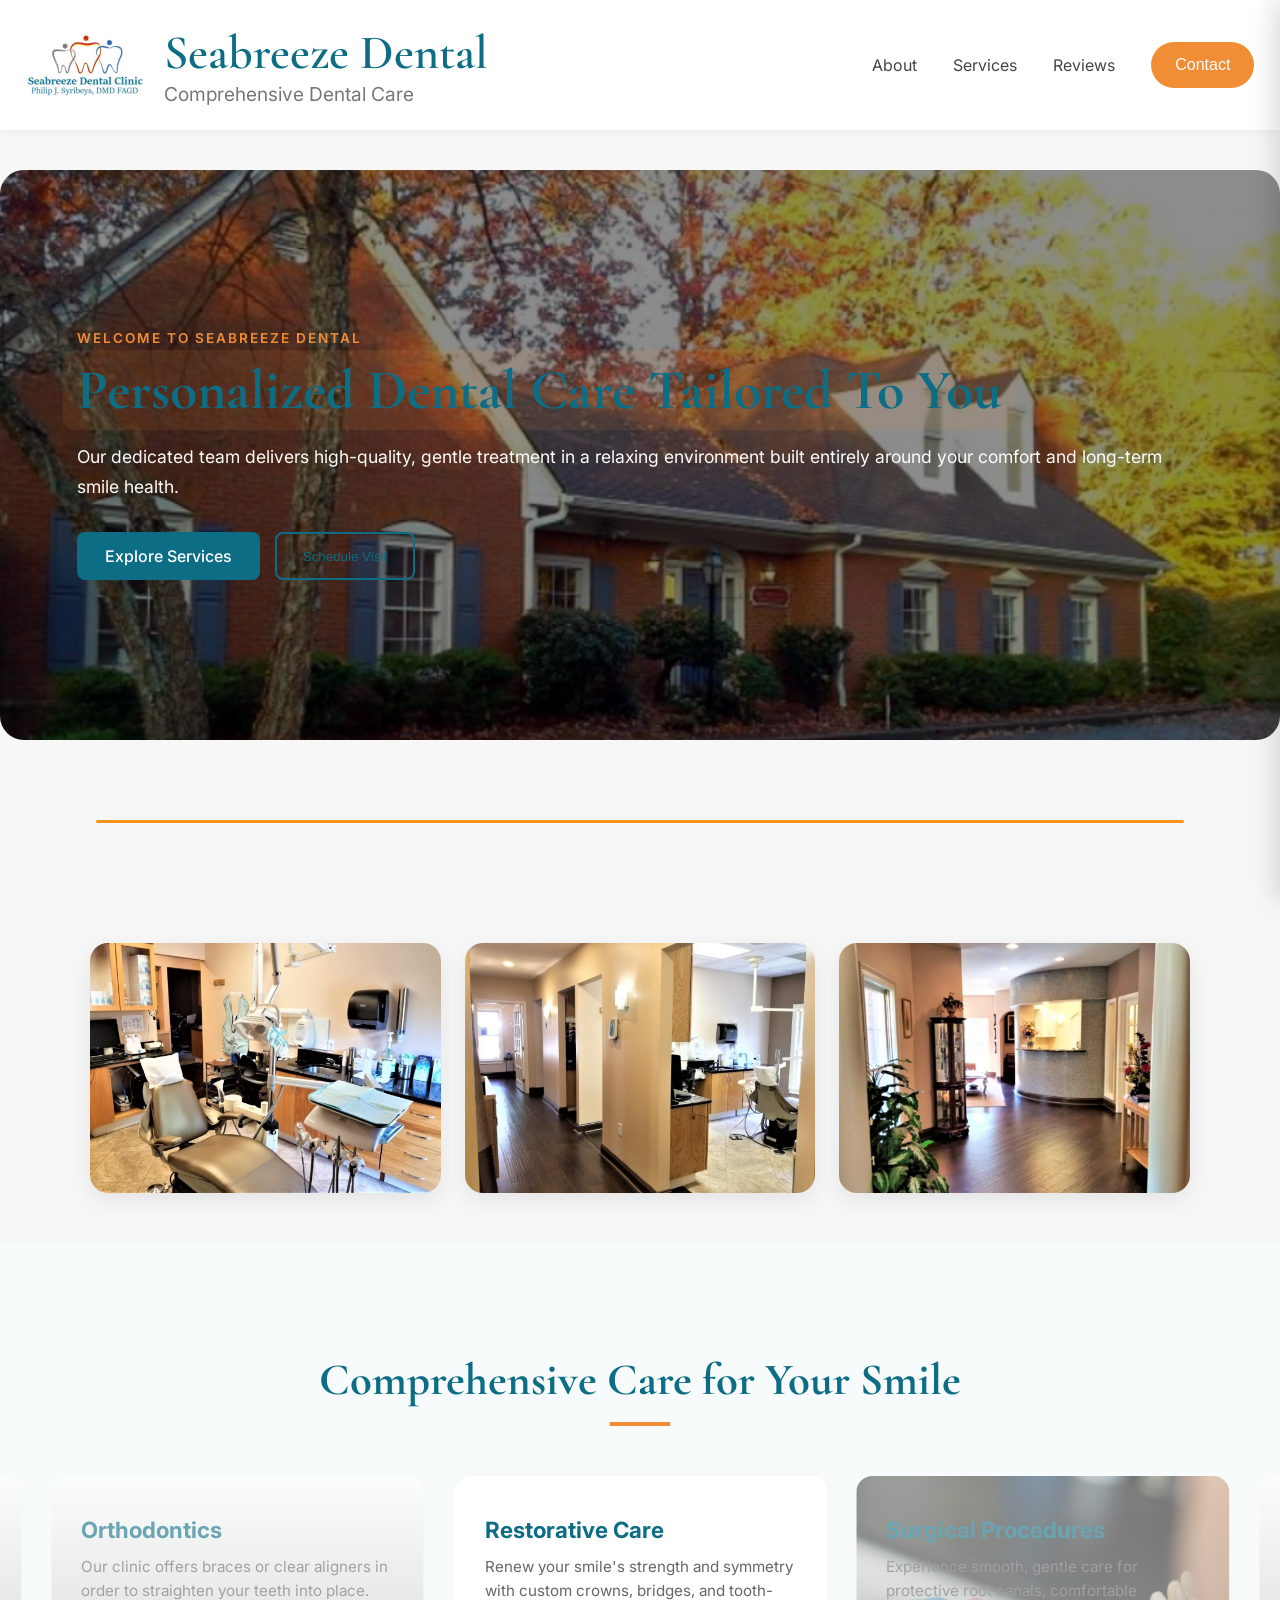
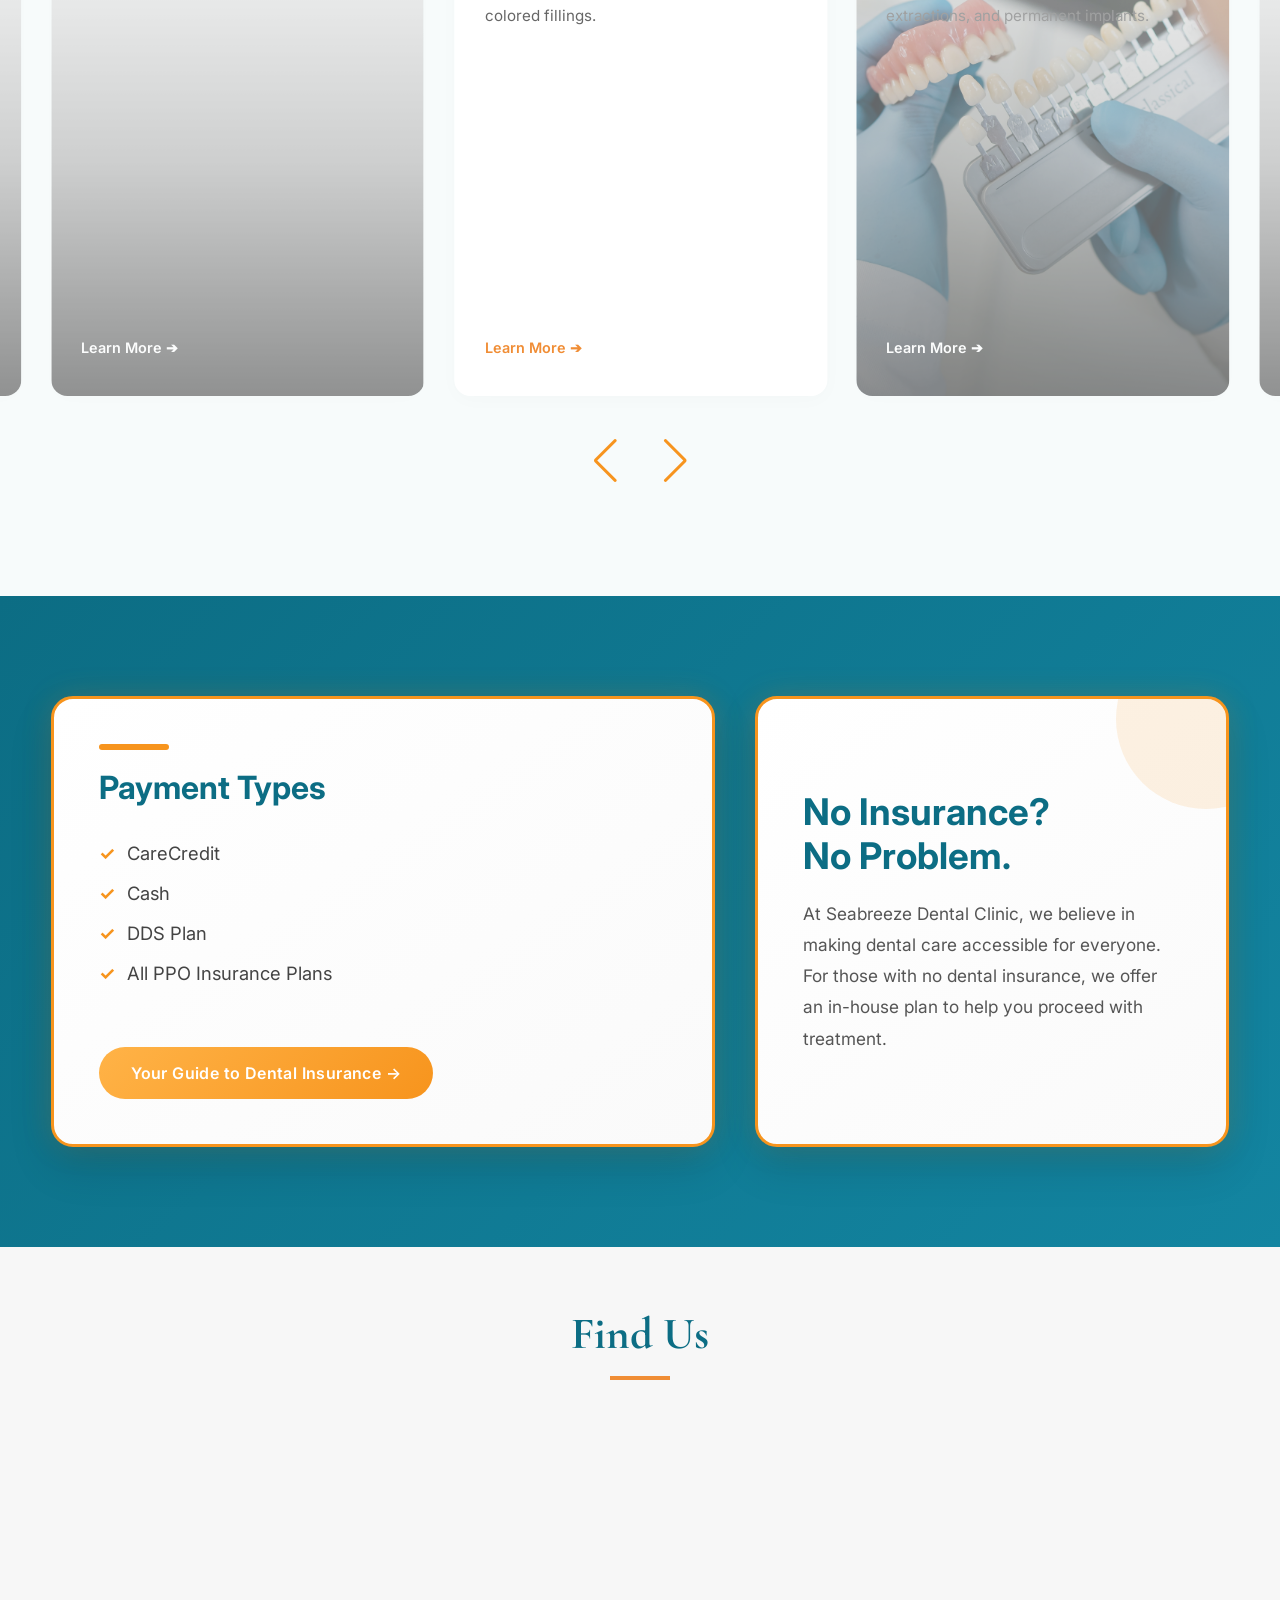
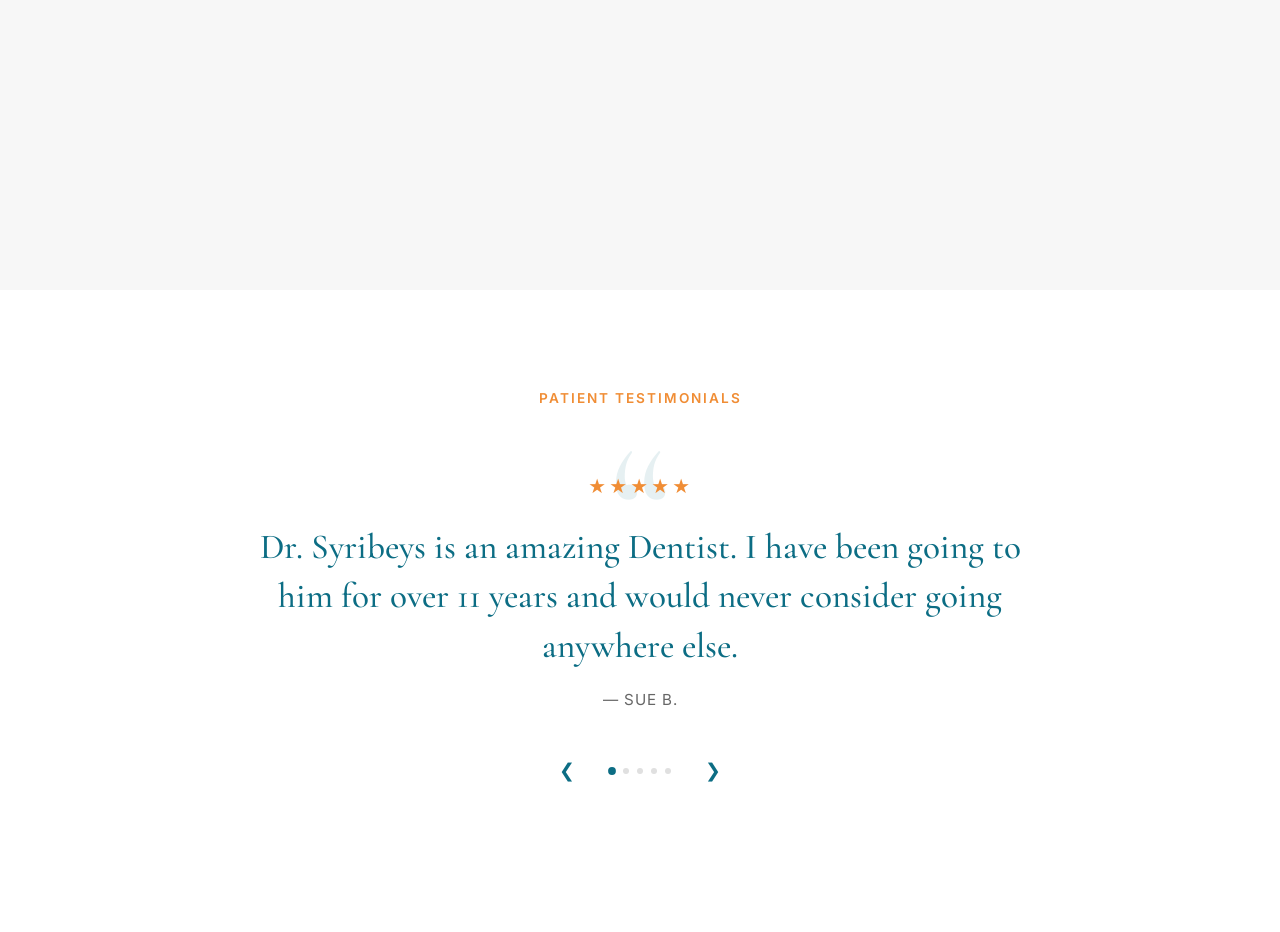
==== commit 8976d9bd: "Update index.html" ====
--- a/index.html
+++ b/index.html
@@ -1,6 +1,7 @@
 <!DOCTYPE html>
 <html lang="en">
 <head>
+    <link rel="icon" href="images/logo.png" type="image/png">
     <meta charset="UTF-8">
     <meta name="viewport" content="width=device-width, initial-scale=1.0">
     <title>Seabreeze Dental</title>
--- a/style.css
+++ b/style.css
@@ -8,6 +8,7 @@
     font-family: 'Inter', sans-serif;
     background: #f7f7f7;
     color: #333;
+    overflow-x: hidden;
 }
 
 img {
@@ -625,12 +626,23 @@
     color: #0c6d84;
     line-height: 1.15;
     margin-bottom: 20px;
+    position: relative;
+    display: inline-block;
+}
+
+.hero-content h2::before {
+    content: "";
+    position: absolute;
+    inset: -8px -14px;
+    background: rgba(240, 141, 53, 0.10); /* soft orange */
+    border-radius: 12px;
+    z-index: -1;
 }
 
 .hero-content p {
     font-size: 1.1rem;
     line-height: 1.7;
-    color: #555;
+    color: #FDFCF9;
     margin-bottom: 30px;
 }
 
@@ -706,8 +718,9 @@
 /* ================= SERVICE SNAPSHOT GRID STYLING ================= */
 .home-services-section {
     background: #f7fbfb;
-    padding: 80px 4%;
+    padding: 110px 4%;
     text-align: center;
+    width: 100%;
 }
 
 .home-section-title {
@@ -719,6 +732,7 @@
 .myServicesSwiper {
     padding-bottom: 90px; 
     position: relative;
+    overflow: visible;
 }
 
 /* This styles the cards inside the slider */
@@ -938,6 +952,7 @@
 .service-card:hover {
     transform: scale(1.1) translateY(-8px);
     box-shadow: 0 15px 35px rgba(12, 109, 132, 0.08);
+    z-index: 10;
 }
 
 .card-icon {
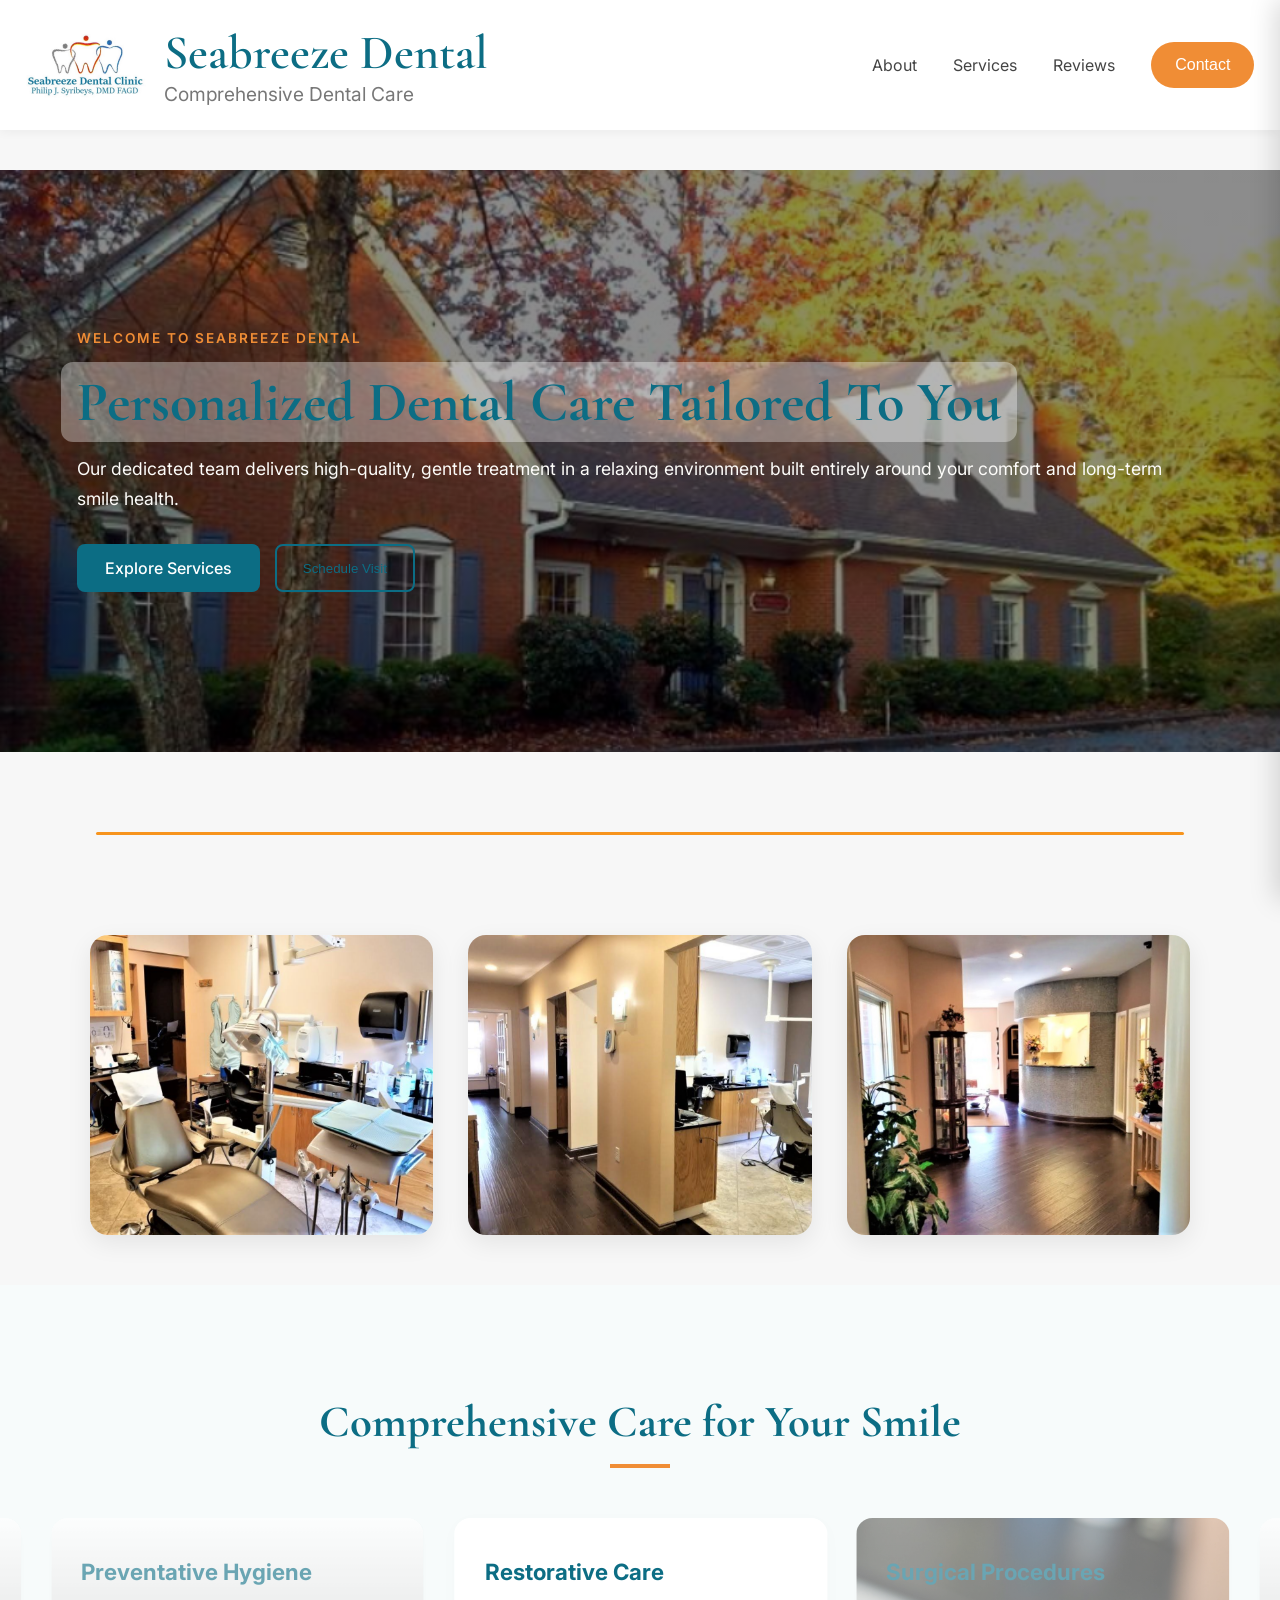
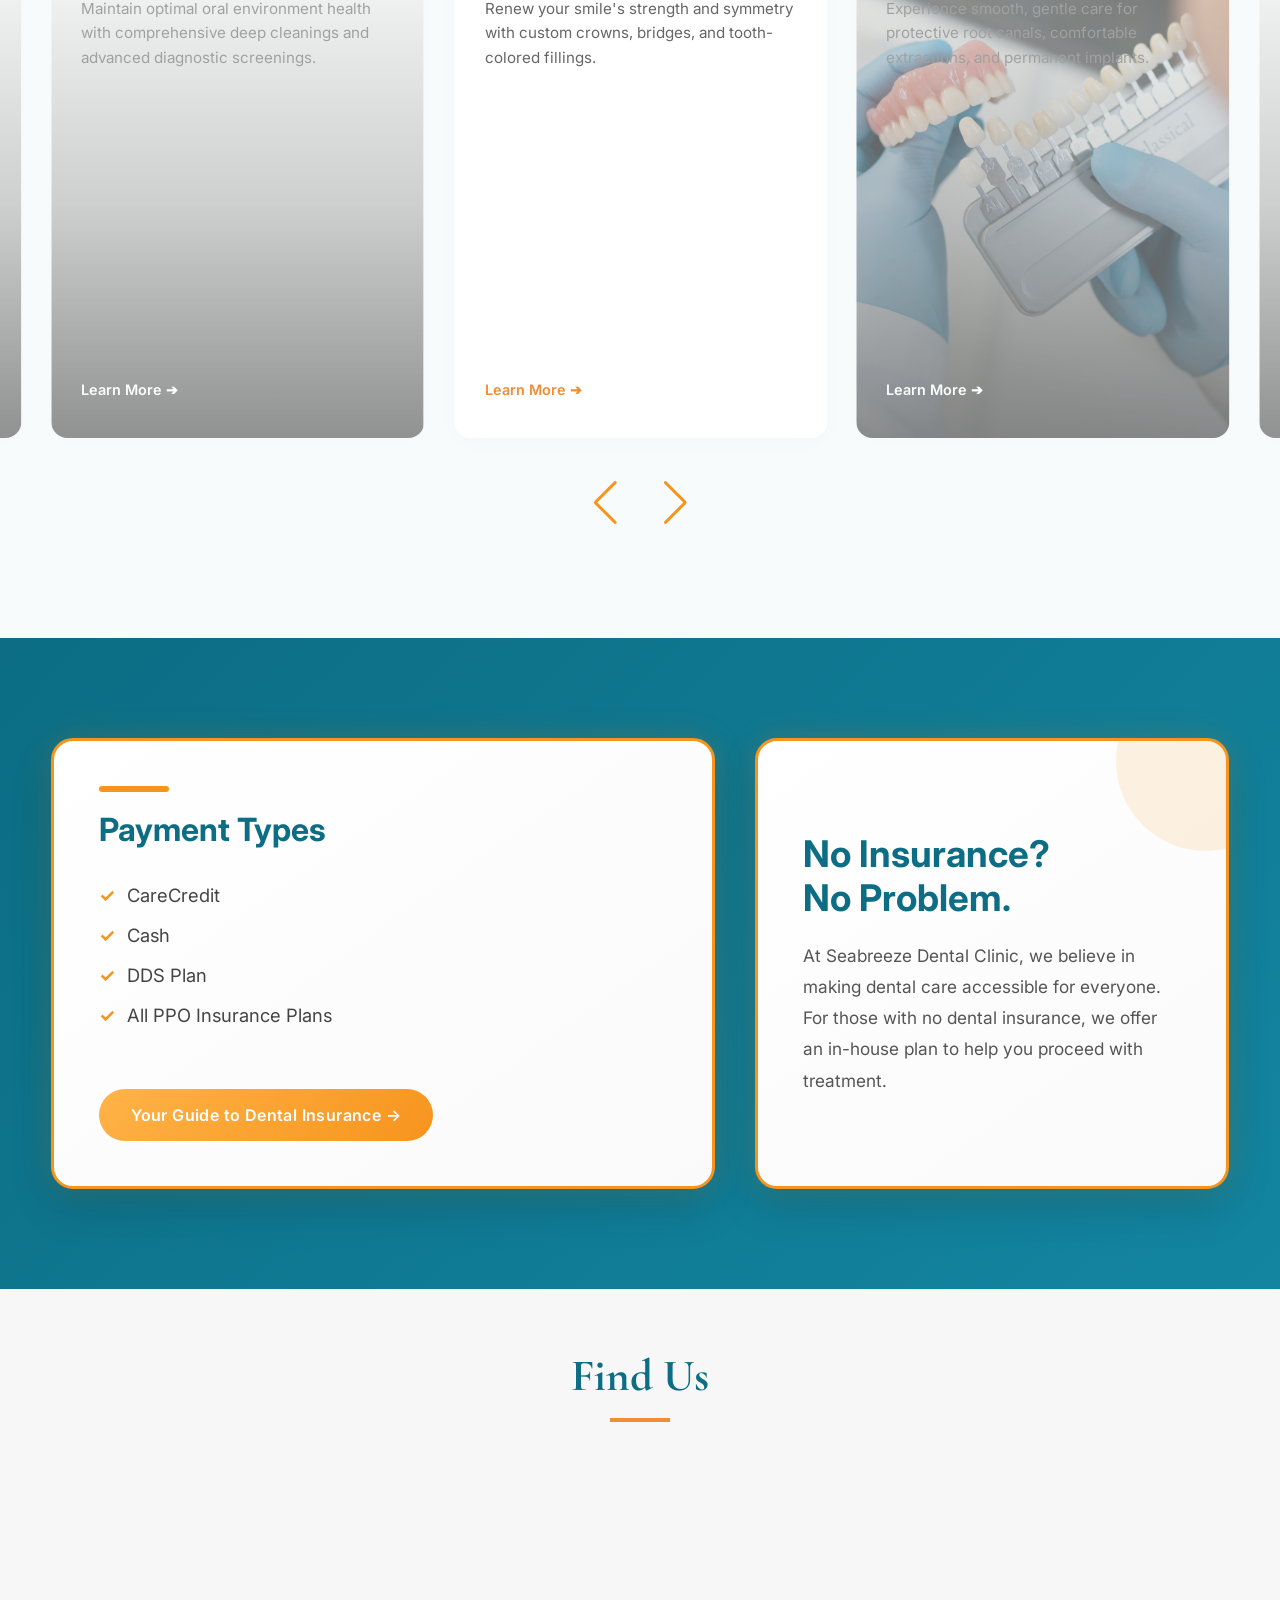
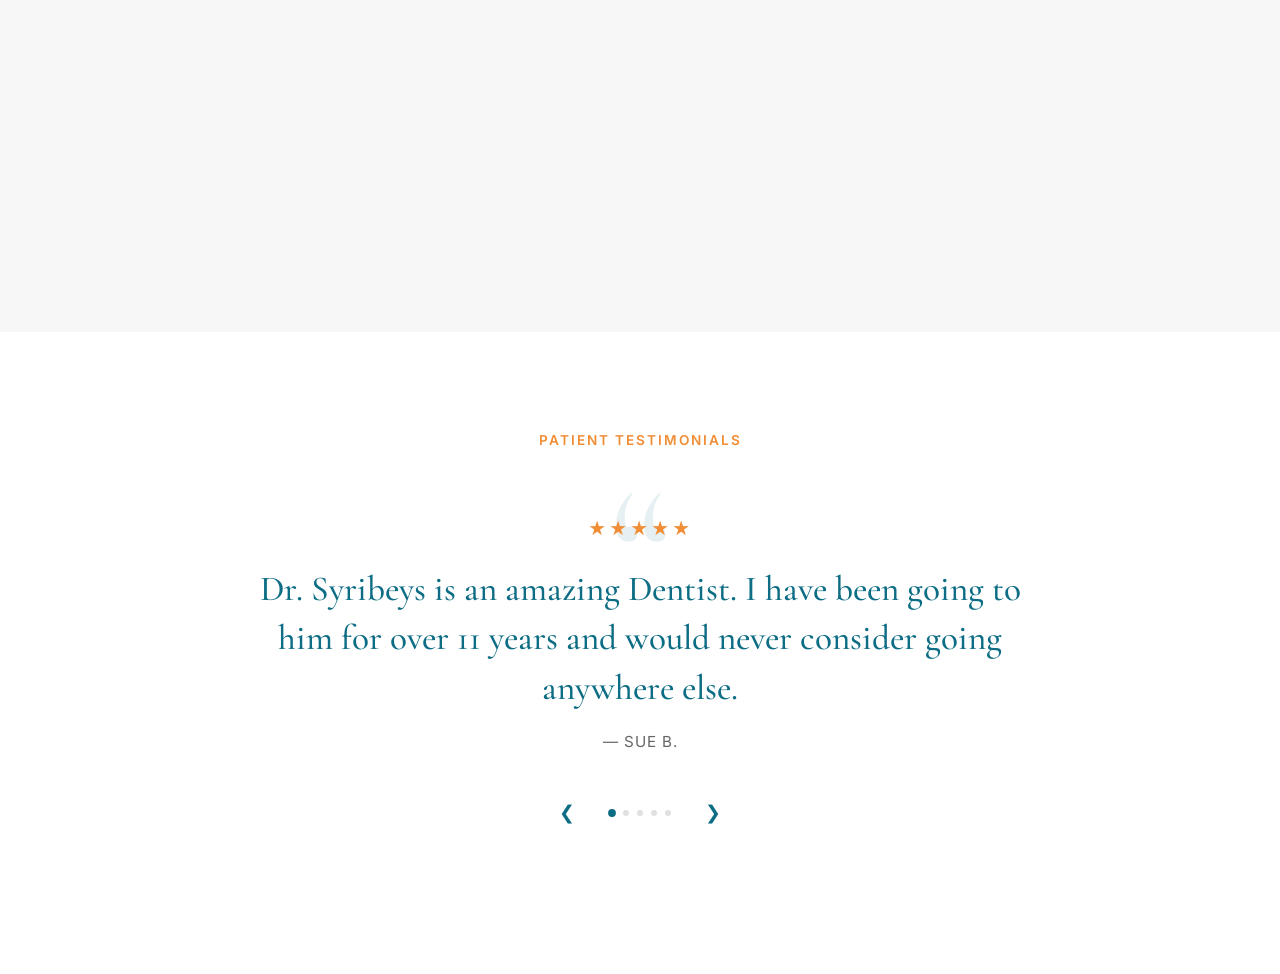
==== commit cdcc9b1d: "Update index.html" ====
--- a/index.html
+++ b/index.html
@@ -98,41 +98,41 @@
             </div>
 
             <div class="swiper-slide">
+                <a href="services-orthodontics.html" class="service-card ortho-card">
+                    <h3>Orthodontics</h3>
+                    <p>Our clinic offers braces or clear aligners in order to straighten your teeth into place.</p>
+                    <span class="card-link-text">Learn More ➔</span>
+                </a>
+            </div>
+
+            <div class="swiper-slide">
+                <a href="services-perio.html" class="service-card perio-card">
+                    <h3>Periodontal Care</h3>
+                    <p>We offer verious methods of non-surgical periodontal therapy for those experiencing gum disease.</p>
+                    <span class="card-link-text">Learn More ➔</span>
+                </a>
+            </div>
+
+            <div class="swiper-slide">
+                <a href="services-whitening.html" class="service-card whitening-card">
+                    <h3>Teeth Whitening</h3>
+                    <p>At our clinic, we offer both thorough in-chair bleaching services as well as take-home whitening trays.</p>
+                    <span class="card-link-text">Learn More ➔</span>
+                </a>
+            </div>
+
+            <div class="swiper-slide">
+                <a href="services-botox.html" class="service-card botox-card">
+                    <h3>Botox</h3>
+                    <p>Botox is offered for those looking for cosmetic improvement or medical care.</p>
+                    <span class="card-link-text">Learn More ➔</span>
+                </a>
+            </div>
+
+            <div class="swiper-slide">
                 <a href="services-hygiene.html" class="service-card hygiene-card">
                     <h3>Preventative Hygiene</h3>
                     <p>Maintain optimal oral environment health with comprehensive deep cleanings and advanced diagnostic screenings.</p>
-                    <span class="card-link-text">Learn More ➔</span>
-                </a>
-            </div>
-
-            <div class="swiper-slide">
-                <a href="services-perio.html" class="service-card perio-card">
-                    <h3>Periodontal Care</h3>
-                    <p>We offer verious methods of non-surgical periodontal therapy for those experiencing gum disease.</p>
-                    <span class="card-link-text">Learn More ➔</span>
-                </a>
-            </div>
-
-            <div class="swiper-slide">
-                <a href="services-whitening.html" class="service-card whitening-card">
-                    <h3>Teeth Whitening</h3>
-                    <p>At our clinic, we offer both thorough in-chair bleaching services as well as take-home whitening trays.</p>
-                    <span class="card-link-text">Learn More ➔</span>
-                </a>
-            </div>
-
-            <div class="swiper-slide">
-                <a href="services-botox.html" class="service-card botox-card">
-                    <h3>Botox</h3>
-                    <p>Botox is offered for those looking for cosmetic improvement or medical care.</p>
-                    <span class="card-link-text">Learn More ➔</span>
-                </a>
-            </div>
-
-            <div class="swiper-slide">
-                <a href="services-orthodontics.html" class="service-card ortho-card">
-                    <h3>Orthodontics</h3>
-                    <p>Our clinic offers braces or clear aligners in order to straighten your teeth into place.</p>
                     <span class="card-link-text">Learn More ➔</span>
                 </a>
             </div>
--- a/style.css
+++ b/style.css
@@ -163,12 +163,12 @@
     padding: 50px 7%;
     display: grid;
     grid-template-columns: repeat(3, 1fr); /* 3 images lined up horizontally */
-    gap: 24px;
+    gap: 35px;
 }
 
 .gallery img {
     border-radius: 18px;
-    height: 250px;
+    height: 300px;
     object-fit: cover;
     transition: 0.3s;
     box-shadow: 0 8px 24px rgba(0,0,0,0.08);
@@ -593,7 +593,6 @@
     width: 100%;
     margin: 40px 0 80px;
     padding: 160px 6%;
-    border-radius: 24px;
     overflow: hidden;
 
     background:
@@ -617,7 +616,7 @@
     letter-spacing: 2px;
     color: #f08d35;
     font-weight: 600;
-    margin-bottom: 12px;
+    margin-bottom: 24px;
 }
 
 .hero-content h2 {
@@ -633,8 +632,8 @@
 .hero-content h2::before {
     content: "";
     position: absolute;
-    inset: -8px -14px;
-    background: rgba(240, 141, 53, 0.10); /* soft orange */
+    inset: -8px -16px;
+    background: rgba(255, 255, 255, 0.35);
     border-radius: 12px;
     z-index: -1;
 }
@@ -1309,7 +1308,7 @@
     max-width: 1400px;
     height: 3px;
     background: #f7941d;
-    margin: 70px auto;
+    margin: 50px auto;
     border-radius: 999px;
 }
 
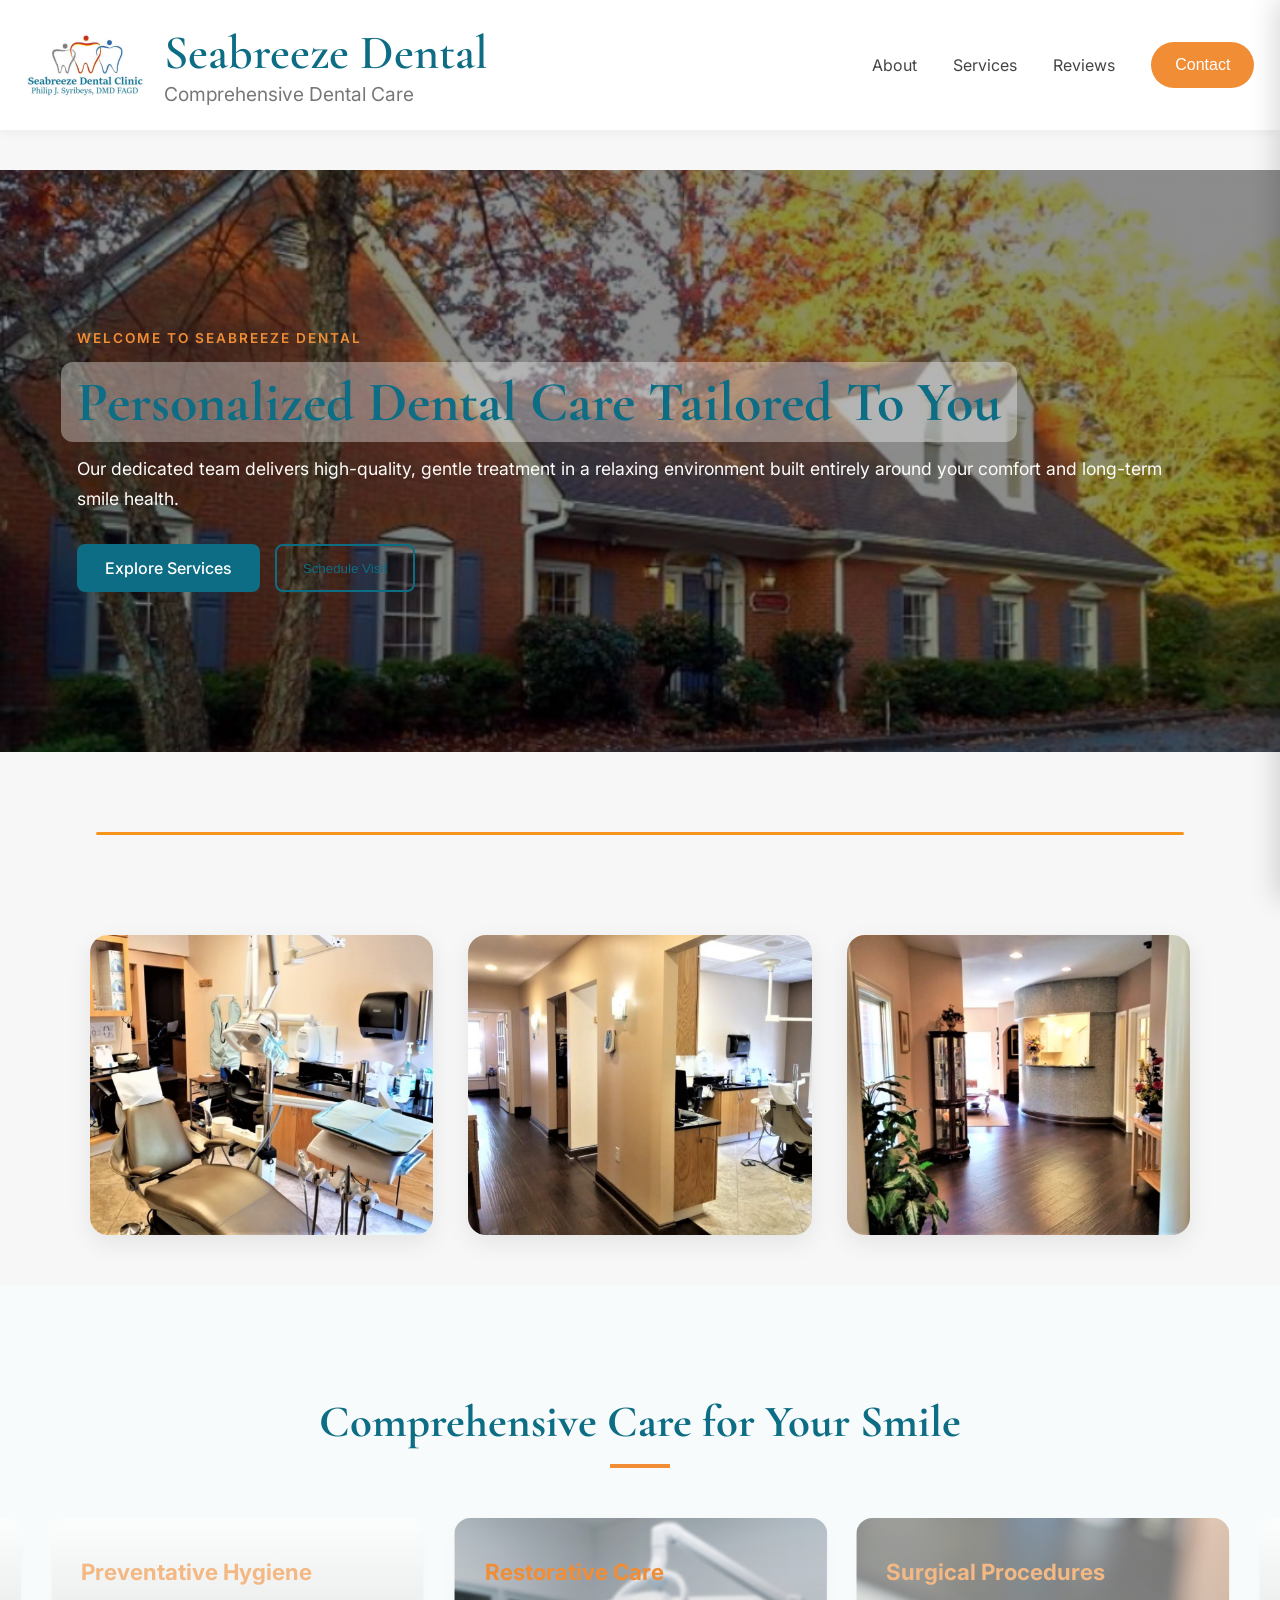
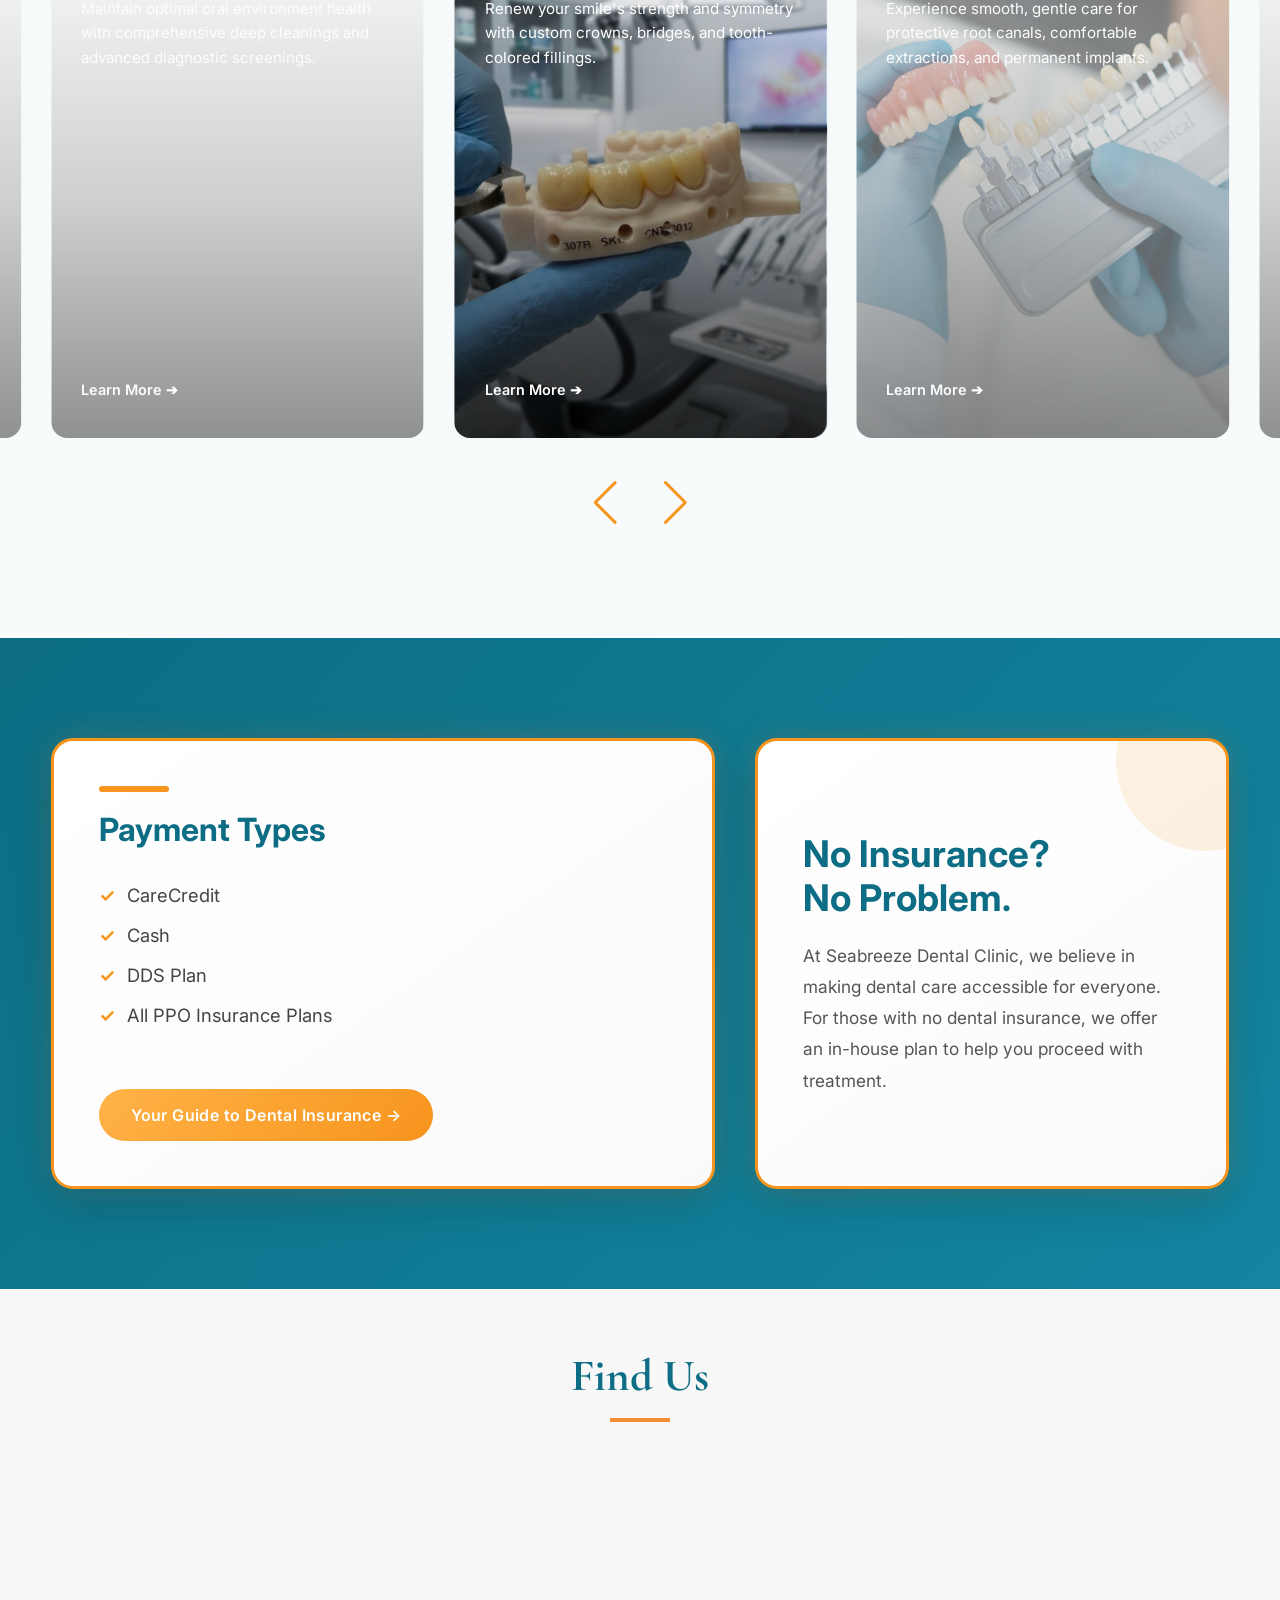
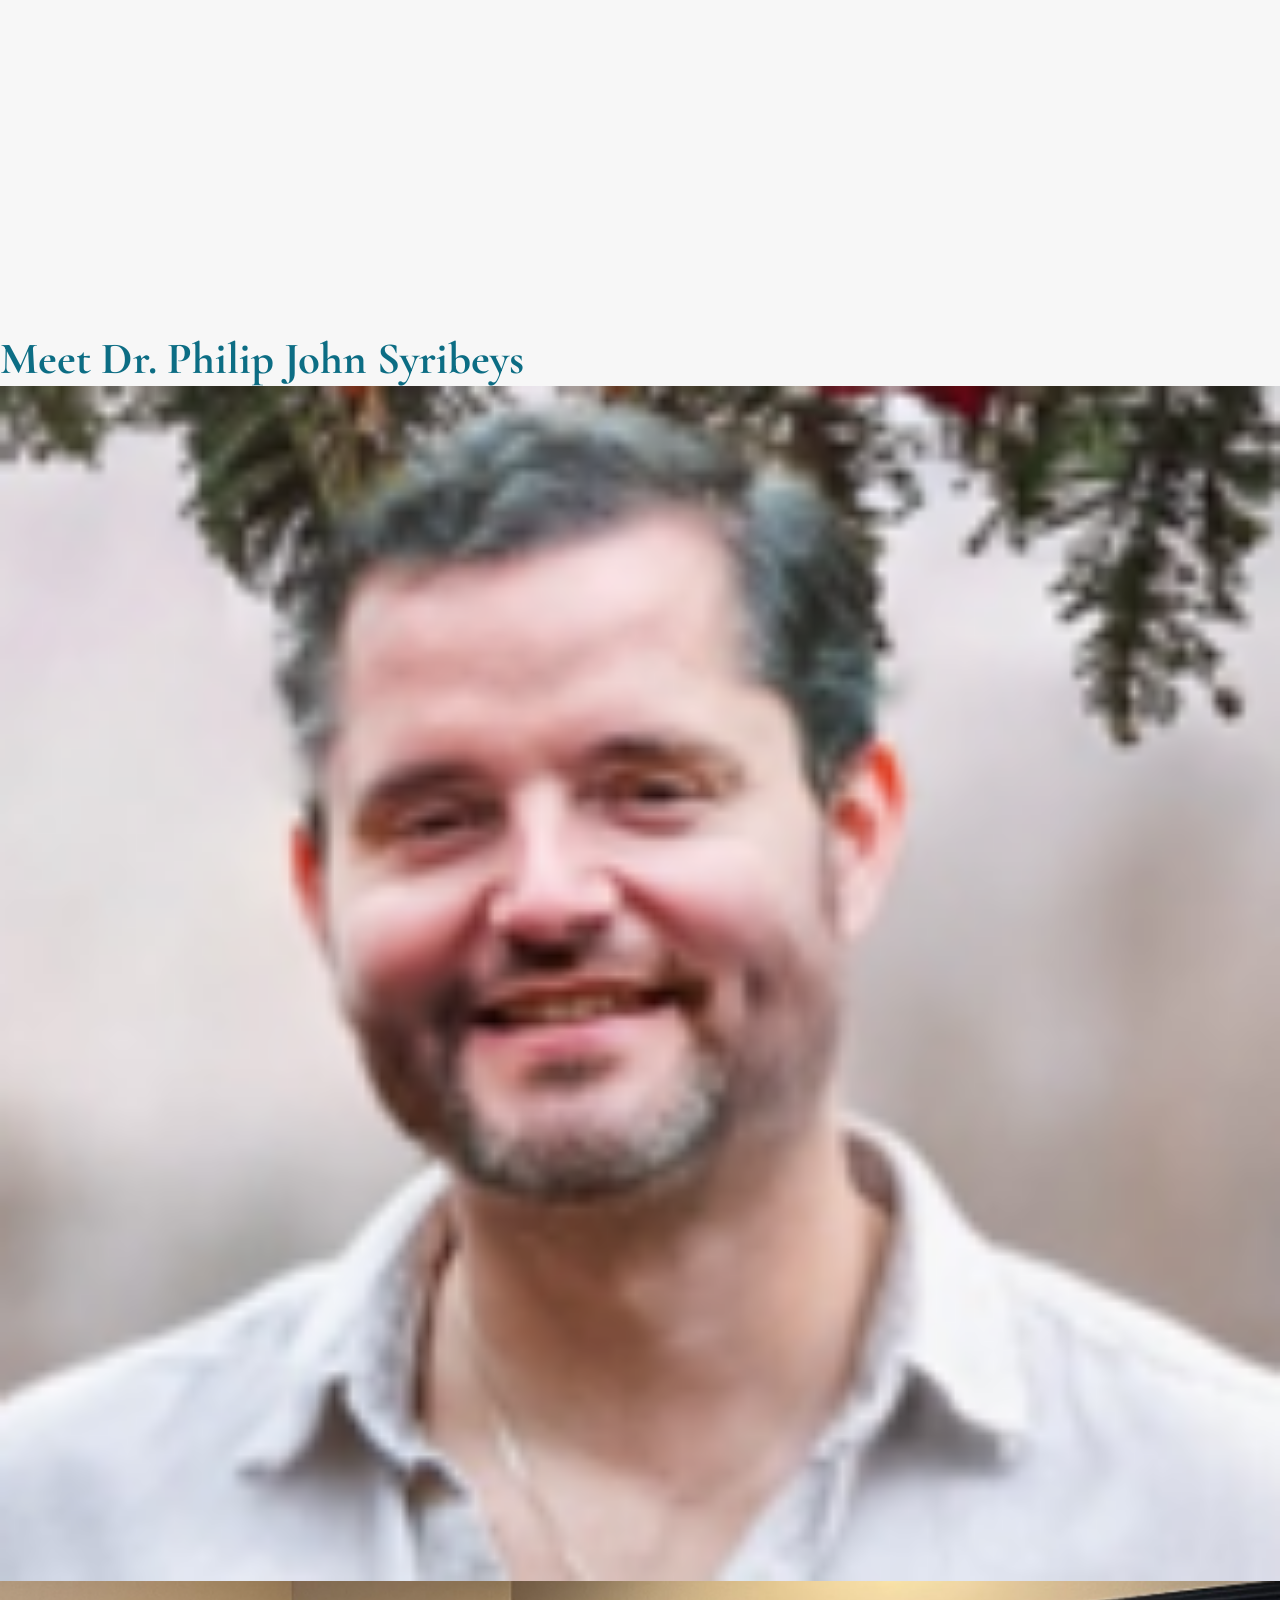
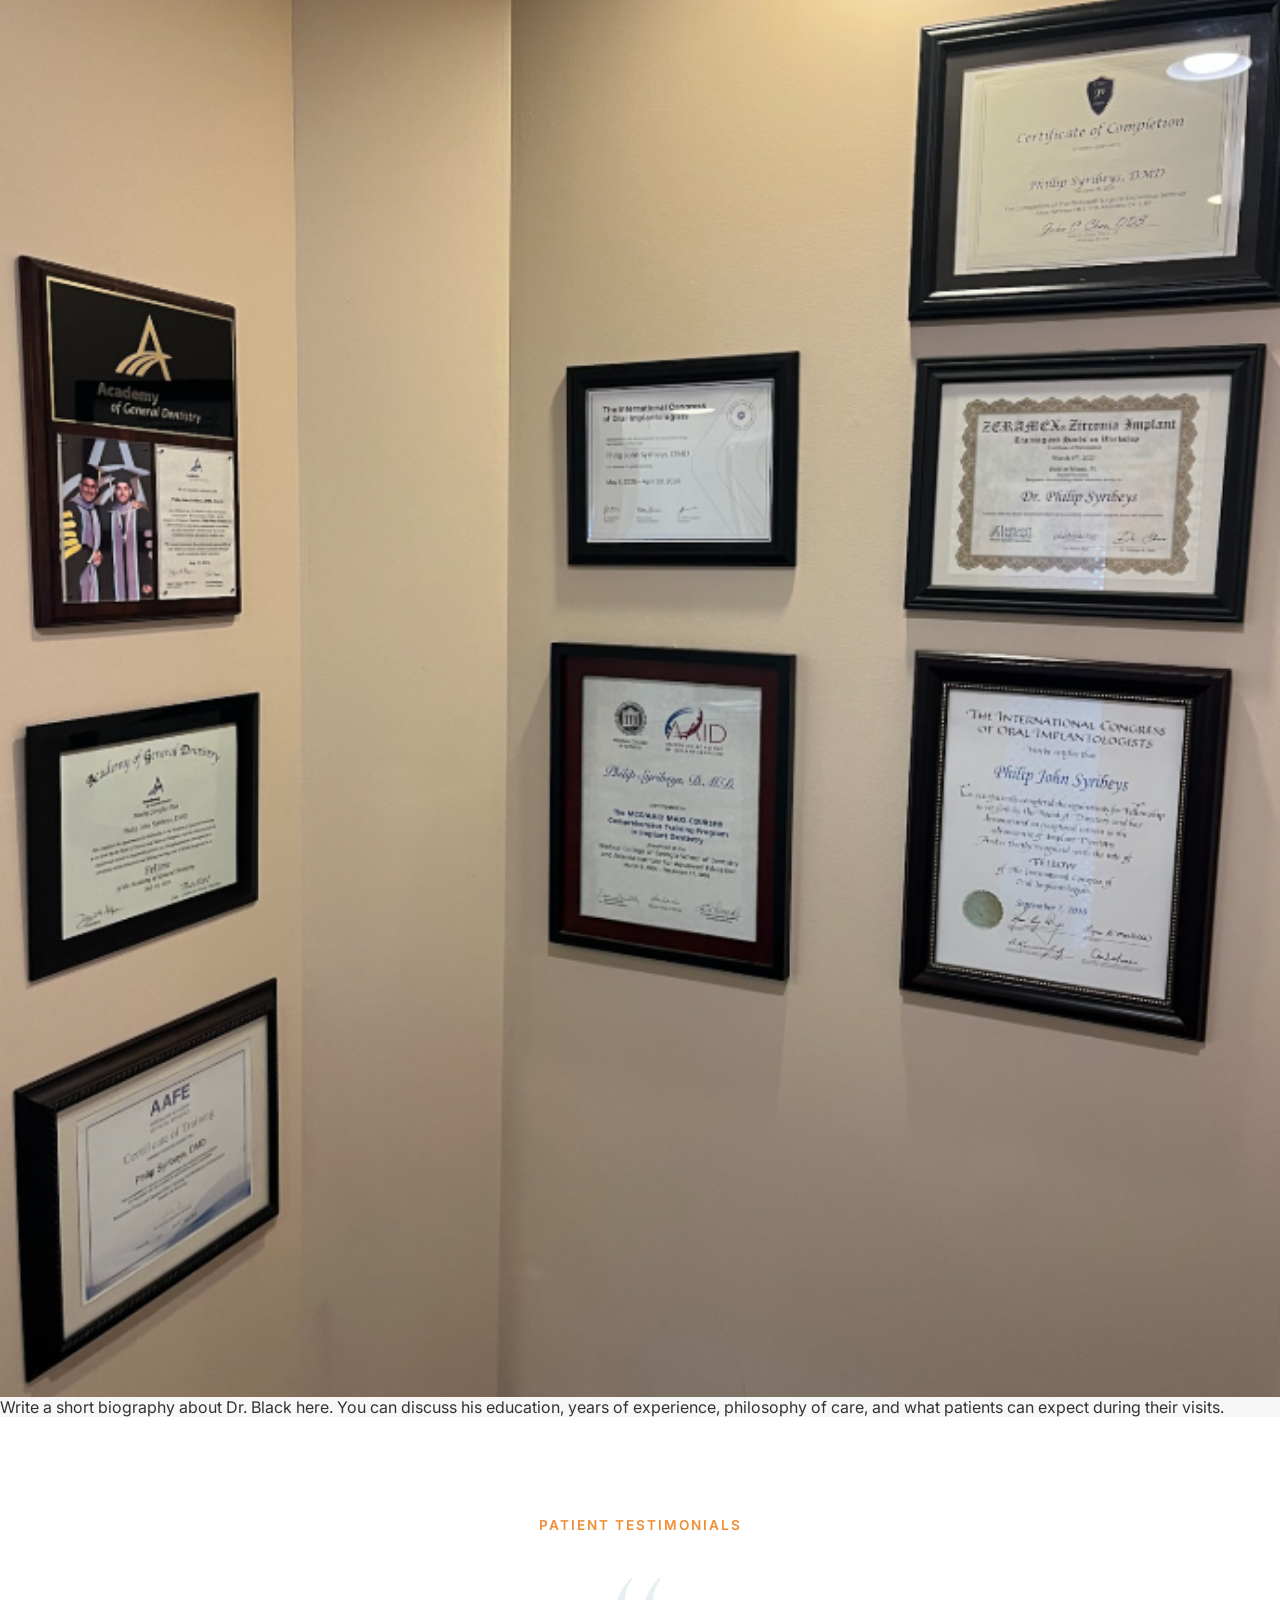
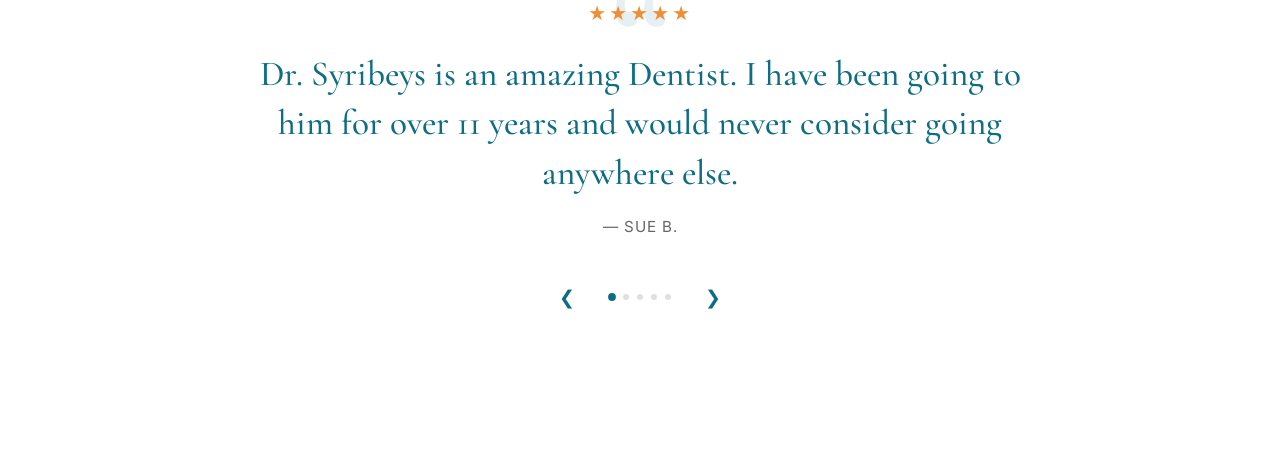
==== commit 3a3eab91: "Update index.html" ====
--- a/index.html
+++ b/index.html
@@ -98,17 +98,17 @@
             </div>
 
             <div class="swiper-slide">
+                <a href="services-perio.html" class="service-card perio-card">
+                    <h3>Periodontal Care</h3>
+                    <p>We offer verious methods of non-surgical periodontal therapy for those experiencing gum disease.</p>
+                    <span class="card-link-text">Learn More ➔</span>
+                </a>
+            </div>
+
+            <div class="swiper-slide">
                 <a href="services-orthodontics.html" class="service-card ortho-card">
                     <h3>Orthodontics</h3>
                     <p>Our clinic offers braces or clear aligners in order to straighten your teeth into place.</p>
-                    <span class="card-link-text">Learn More ➔</span>
-                </a>
-            </div>
-
-            <div class="swiper-slide">
-                <a href="services-perio.html" class="service-card perio-card">
-                    <h3>Periodontal Care</h3>
-                    <p>We offer verious methods of non-surgical periodontal therapy for those experiencing gum disease.</p>
                     <span class="card-link-text">Learn More ➔</span>
                 </a>
             </div>
@@ -177,21 +177,48 @@
 
     </section>
 </section>
-
-<section class="map-text-section">
-    <h2 class="home-section-title">Find Us</h2>
-    <div class="orange-line central-line"></div>
-</section>
-
-<section class="map-section">
-    <iframe 
-        src="https://www.google.com/maps/embed?pb=!1m18!1m12!1m3!1d193.602460034406!2d-84.35483728219616!3d33.973415533128104!2m3!1f0!2f0!3f0!3m2!1i1024!2i768!4f13.1!3m3!1m2!1s0x88f50c78adc82683%3A0xf89a74400b106e03!2sSeabreeze%20Dental%20Clinic%20%7C%20Philip%20J.%20Syribeys%2C%20DMD!5e1!3m2!1sen!2sus!4v1781103512299!5m2!1sen!2sus"
-        style="border:0; width: 100%;" 
-        allowfullscreen=""
-        height="450"
-        loading="lazy" 
-        referrerpolicy="no-referrer-when-downgrade">
-    </iframe>
+    
+<section class="location-about-section">
+    <div class="left-column">
+        <section class="map-text-section">
+            <h2 class="home-section-title">Find Us</h2>
+            <div class="orange-line central-line"></div>
+        </section>
+
+        <section class="map-section">
+            <iframe 
+                src="https://www.google.com/maps/embed?pb=!1m18!1m12!1m3!1d193.602460034406!2d-84.35483728219616!3d33.973415533128104!2m3!1f0!2f0!3f0!3m2!1i1024!2i768!4f13.1!3m3!1m2!1s0x88f50c78adc82683%3A0xf89a74400b106e03!2sSeabreeze%20Dental%20Clinic%20%7C%20Philip%20J.%20Syribeys%2C%20DMD!5e1!3m2!1sen!2sus!4v1781103512299!5m2!1sen!2sus"
+                style="border:0; width: 100%;" 
+                allowfullscreen=""
+                height="450"
+                loading="lazy" 
+                referrerpolicy="no-referrer-when-downgrade">
+            </iframe>
+        </section>
+    </div>
+
+    <div class="right-column">
+        <section class="meet-text-section">
+            <h2 class="home-section-title">Meet Dr. Philip John Syribeys</h2>
+            <div class="orange-line"></div>
+        </section>
+
+        <div class="dentist-content">
+            <div class="dentist-images">
+                <img src="images/dentist.png" class="dentist-photo">
+
+                <img src="images/certificates.png" alt="Certificates" class="certificate-photo">
+            </div>
+
+            <div class="dentist-bio">
+                <p>
+                    Write a short biography about Dr. Black here. You can discuss
+                    his education, years of experience, philosophy of care, and
+                    what patients can expect during their visits.
+                </p>
+            </div>
+        </div>
+    </div>
 </section>
 
     <!-- ================= REVIEWS ================= -->
--- a/style.css
+++ b/style.css
@@ -563,7 +563,7 @@
 
 .service-text-block h3 {
     font-size: 1.6rem;
-    color: #0c6d84;
+    color: #f08d35;
     margin-bottom: 10px;
     font-weight: 600;
 }
@@ -824,6 +824,7 @@
 
 .ortho-card {
     background-image: url("images/shutterstock_2072022608.jpg");
+    background-position: 30% center;
 }
 
 .ortho-card::before {
@@ -947,6 +948,31 @@
     color: white;
 }
 
+.restorative-card {
+    background-image: url("images/bridgecover.png");
+}
+
+.restorative-card::before {
+    content: "";
+    position: absolute;
+    inset: 0;
+
+    background: linear-gradient(
+        to top,
+        rgba(0,0,0,.70),
+        rgba(0,0,0,.30) 45%,
+        rgba(0,0,0,0)
+    );
+}
+
+.restorative-card h3,
+.restorative-card p,
+.restorative-card .card-link-text {
+    position: relative;
+    z-index: 2;
+    color: white;
+}
+
 /* The structural lift effect on hover */
 .service-card:hover {
     transform: scale(1.1) translateY(-8px);
@@ -968,14 +994,14 @@
 
 .service-card h3 {
     font-size: 1.4rem;
-    color: #0c6d84;
+    color: #f08d35;
     margin-bottom: 12px;
 }
 
 .service-card p {
     font-size: 0.95rem;
     line-height: 1.6;
-    color: #666;
+    color: white;
     margin-bottom: 20px;
     flex-grow: 1;
 }
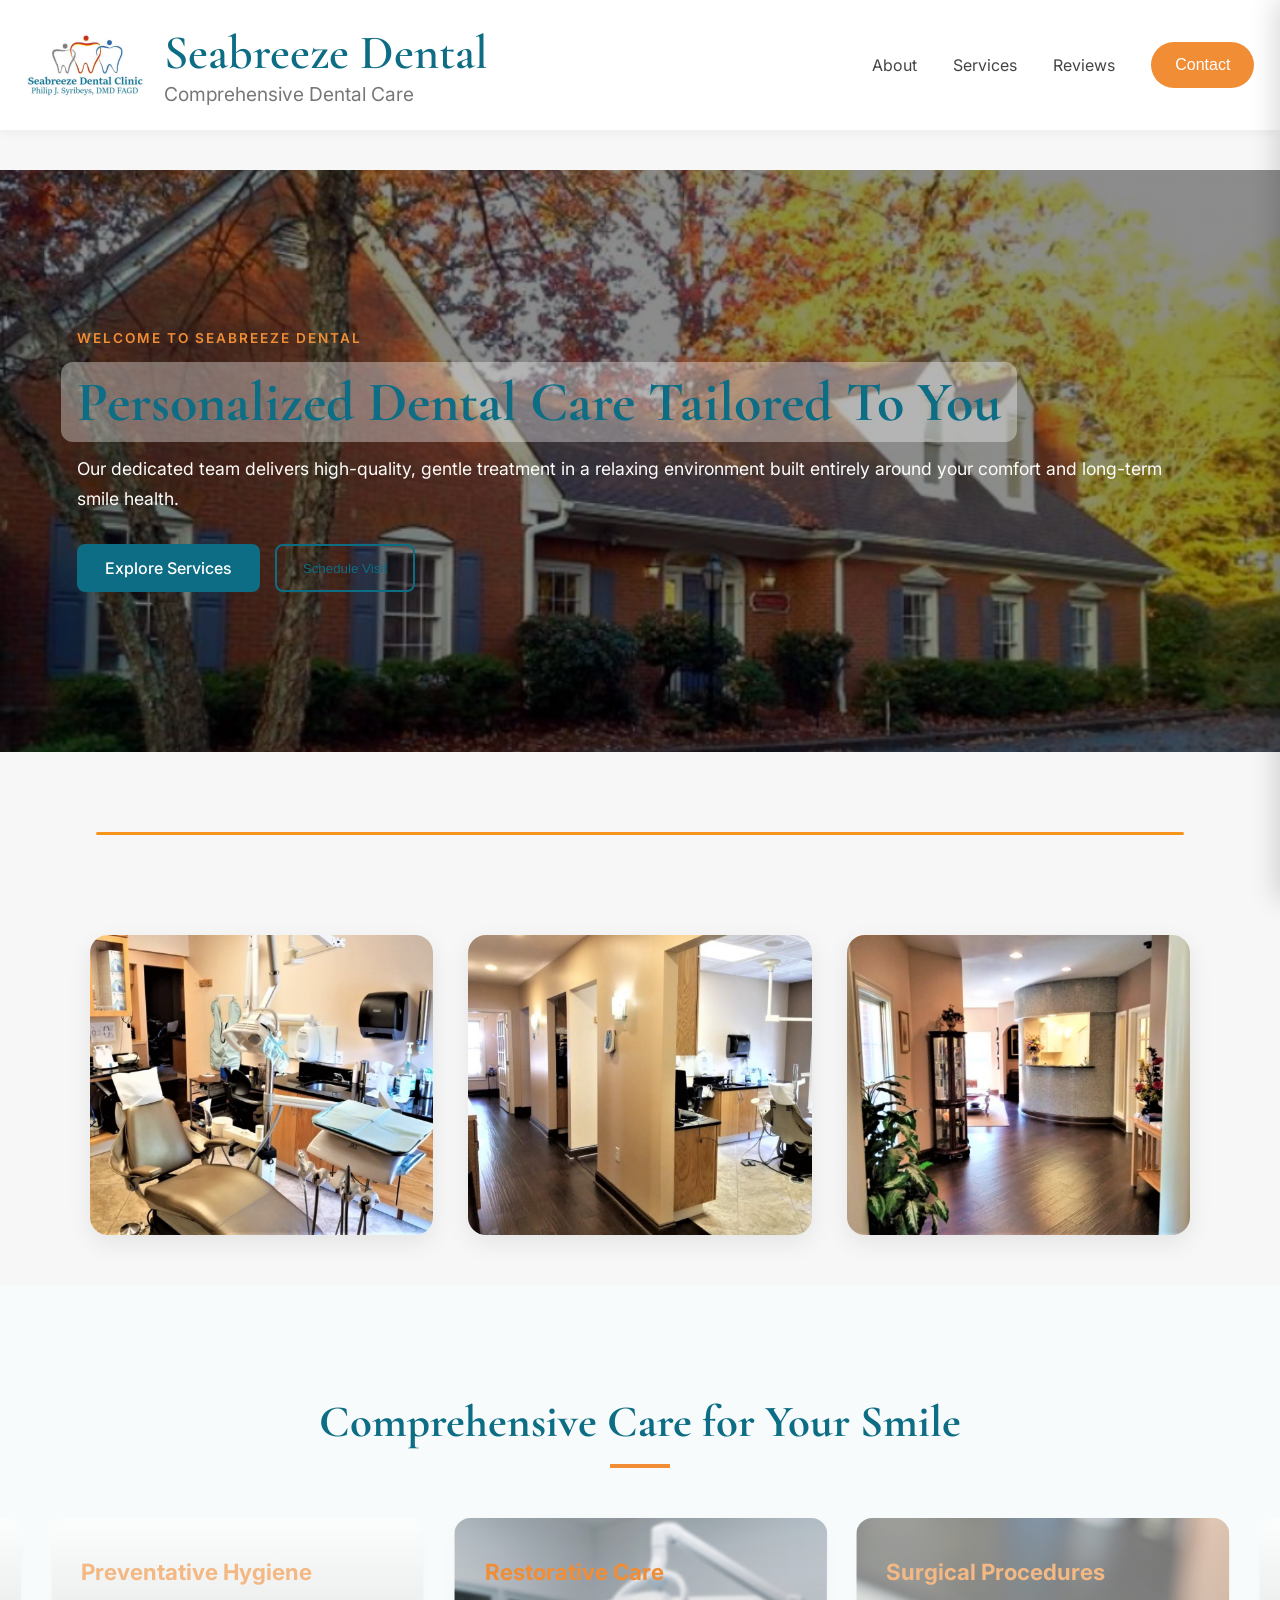
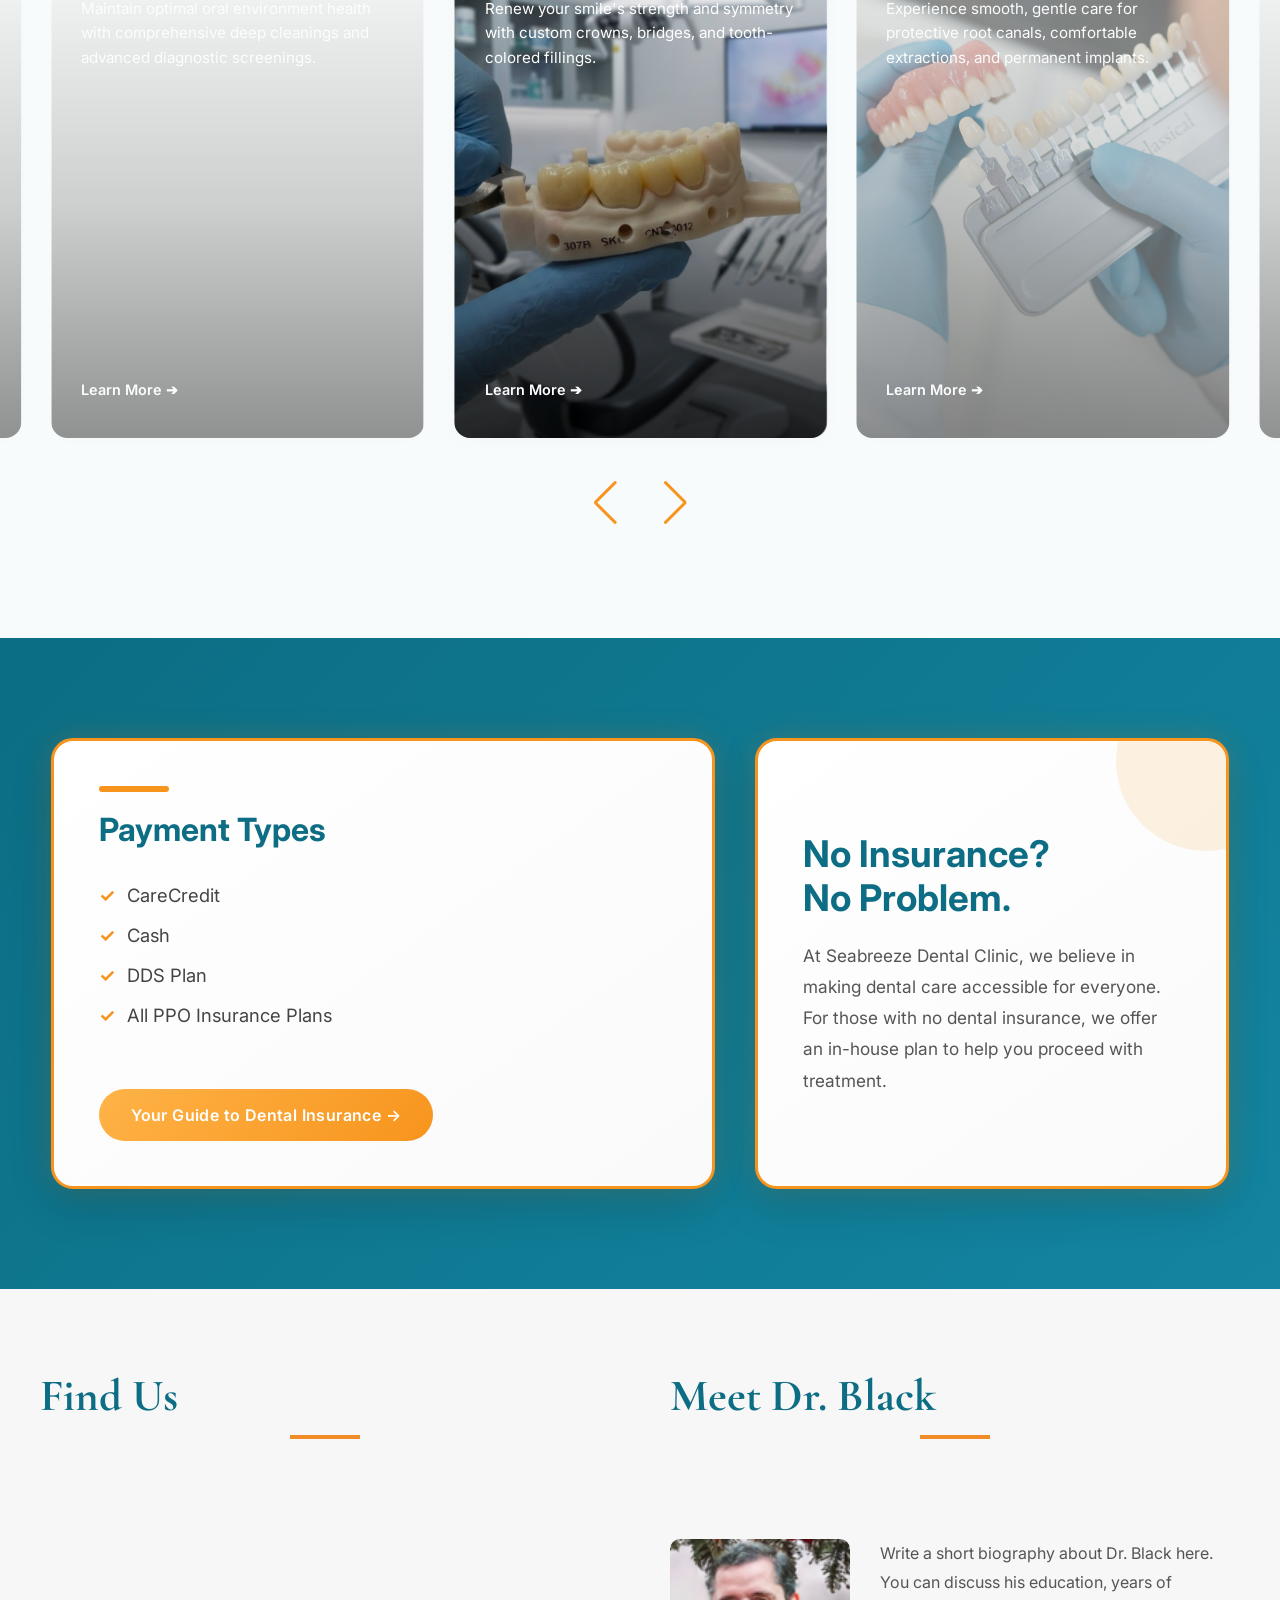
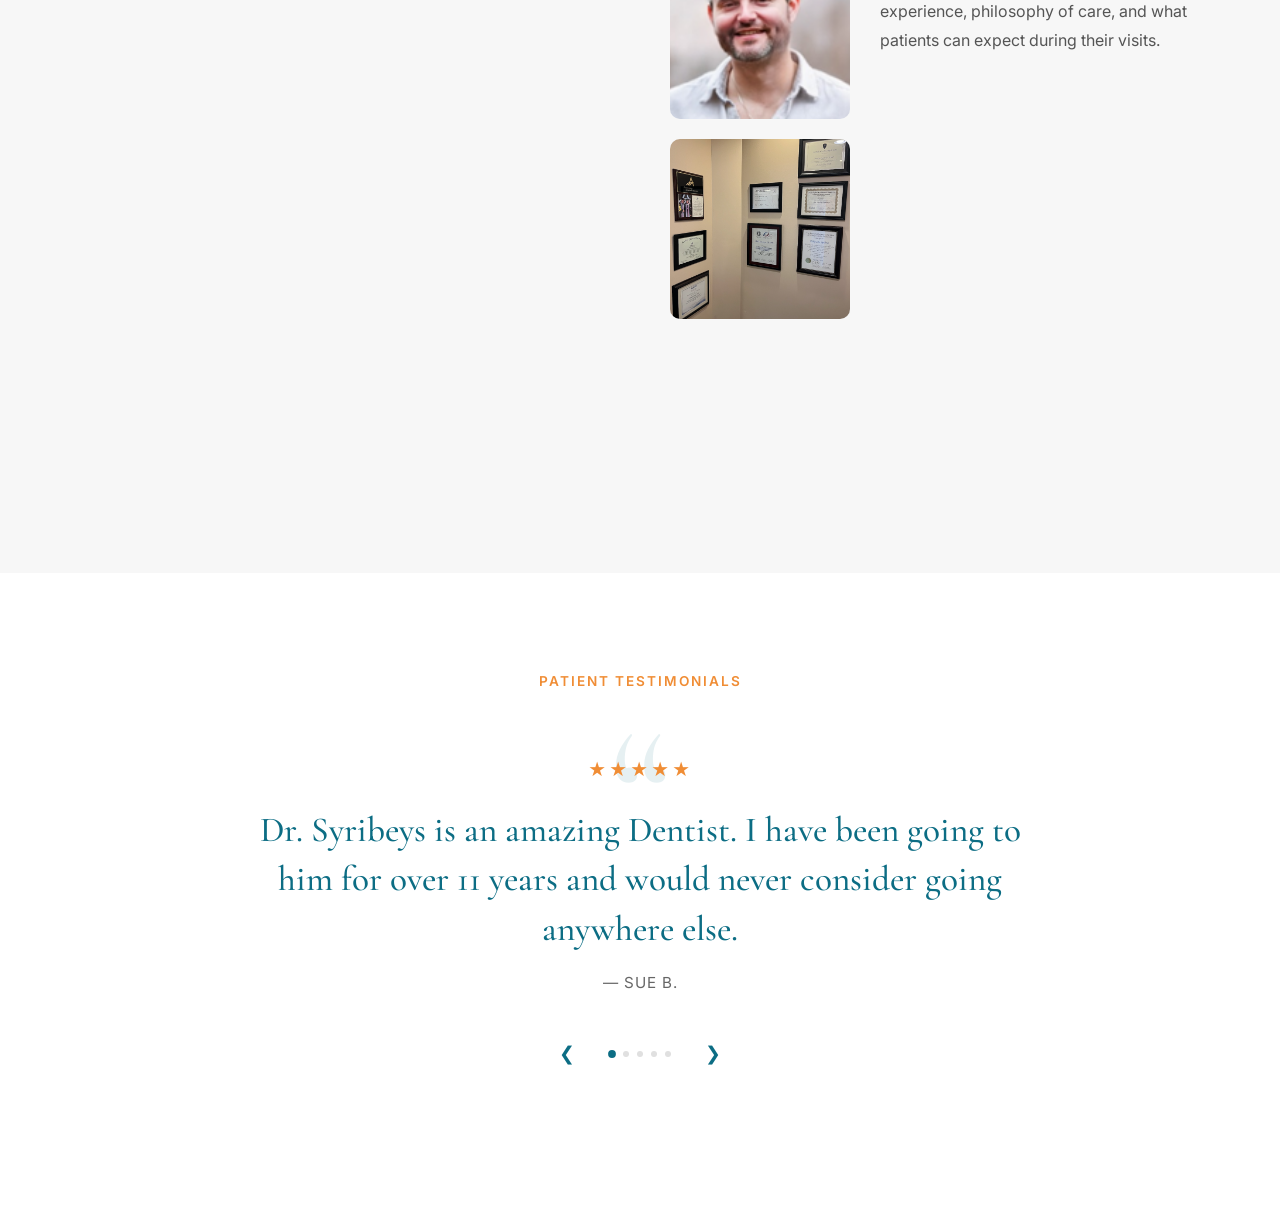
==== commit b884b70e: "Update index.html" ====
--- a/index.html
+++ b/index.html
@@ -198,9 +198,9 @@
     </div>
 
     <div class="right-column">
-        <section class="meet-text-section">
-            <h2 class="home-section-title">Meet Dr. Philip John Syribeys</h2>
-            <div class="orange-line"></div>
+        <section class="map-text-section">
+            <h2 class="home-section-title">Meet Dr. Black</h2>
+            <div class="orange-line central-line"></div>
         </section>
 
         <div class="dentist-content">
--- a/style.css
+++ b/style.css
@@ -1093,23 +1093,82 @@
     padding: 0; /* Remove padding if your container has any */
 }
 
-.map-section iframe {
-    display: block; /* Removes tiny extra space below the iframe */
-    width: 100%;    /* Forces the map to the full width of the section */
-}
-
 .map-text-section {
-    text-align: center;
-    padding: 60px 20px; /* Adjust as needed */
-    margin-bottom: 0;
-}
-
-.map-text-section .orange-line {
+    text-align: left;
+    padding: 0 0 25px 0; /* Adjust as needed */
     margin-bottom: 0;
 }
 
 .map-text-section h2 {
     margin-bottom: 0;
+}
+
+.location-about-section {
+    max-width: 1400px;
+    margin: 80px auto;
+    padding: 0 40px;
+
+    display: flex;
+    gap: 60px;
+    align-items: flex-start;
+}
+
+.left-column,
+.right-column {
+    flex: 1;
+}
+
+/* Titles */
+
+.map-text-section,
+.meet-text-section {
+    margin-bottom: 25px;
+}
+
+.map-text-section .orange-line {
+    width: 70px;
+    height: 4px;
+    background: #f28c28;
+    margin-top: 12px;
+}
+
+/* Map */
+
+.map-section iframe {
+    width: 100%;
+    height: 550px;
+    border: none;
+    border-radius: 12px;
+}
+
+/* Dentist */
+
+.dentist-content {
+    display: flex;
+    gap: 30px;
+}
+
+.dentist-images {
+    display: flex;
+    flex-direction: column;
+    gap: 20px;
+}
+
+.dentist-photo,
+.certificate-photo {
+    width: 180px;
+    height: 180px;
+    object-fit: cover;
+    border-radius: 10px;
+}
+
+.dentist-bio {
+    flex: 1;
+}
+
+.dentist-bio p {
+    line-height: 1.8;
+    color: #555;
 }
 
 /* ==========================
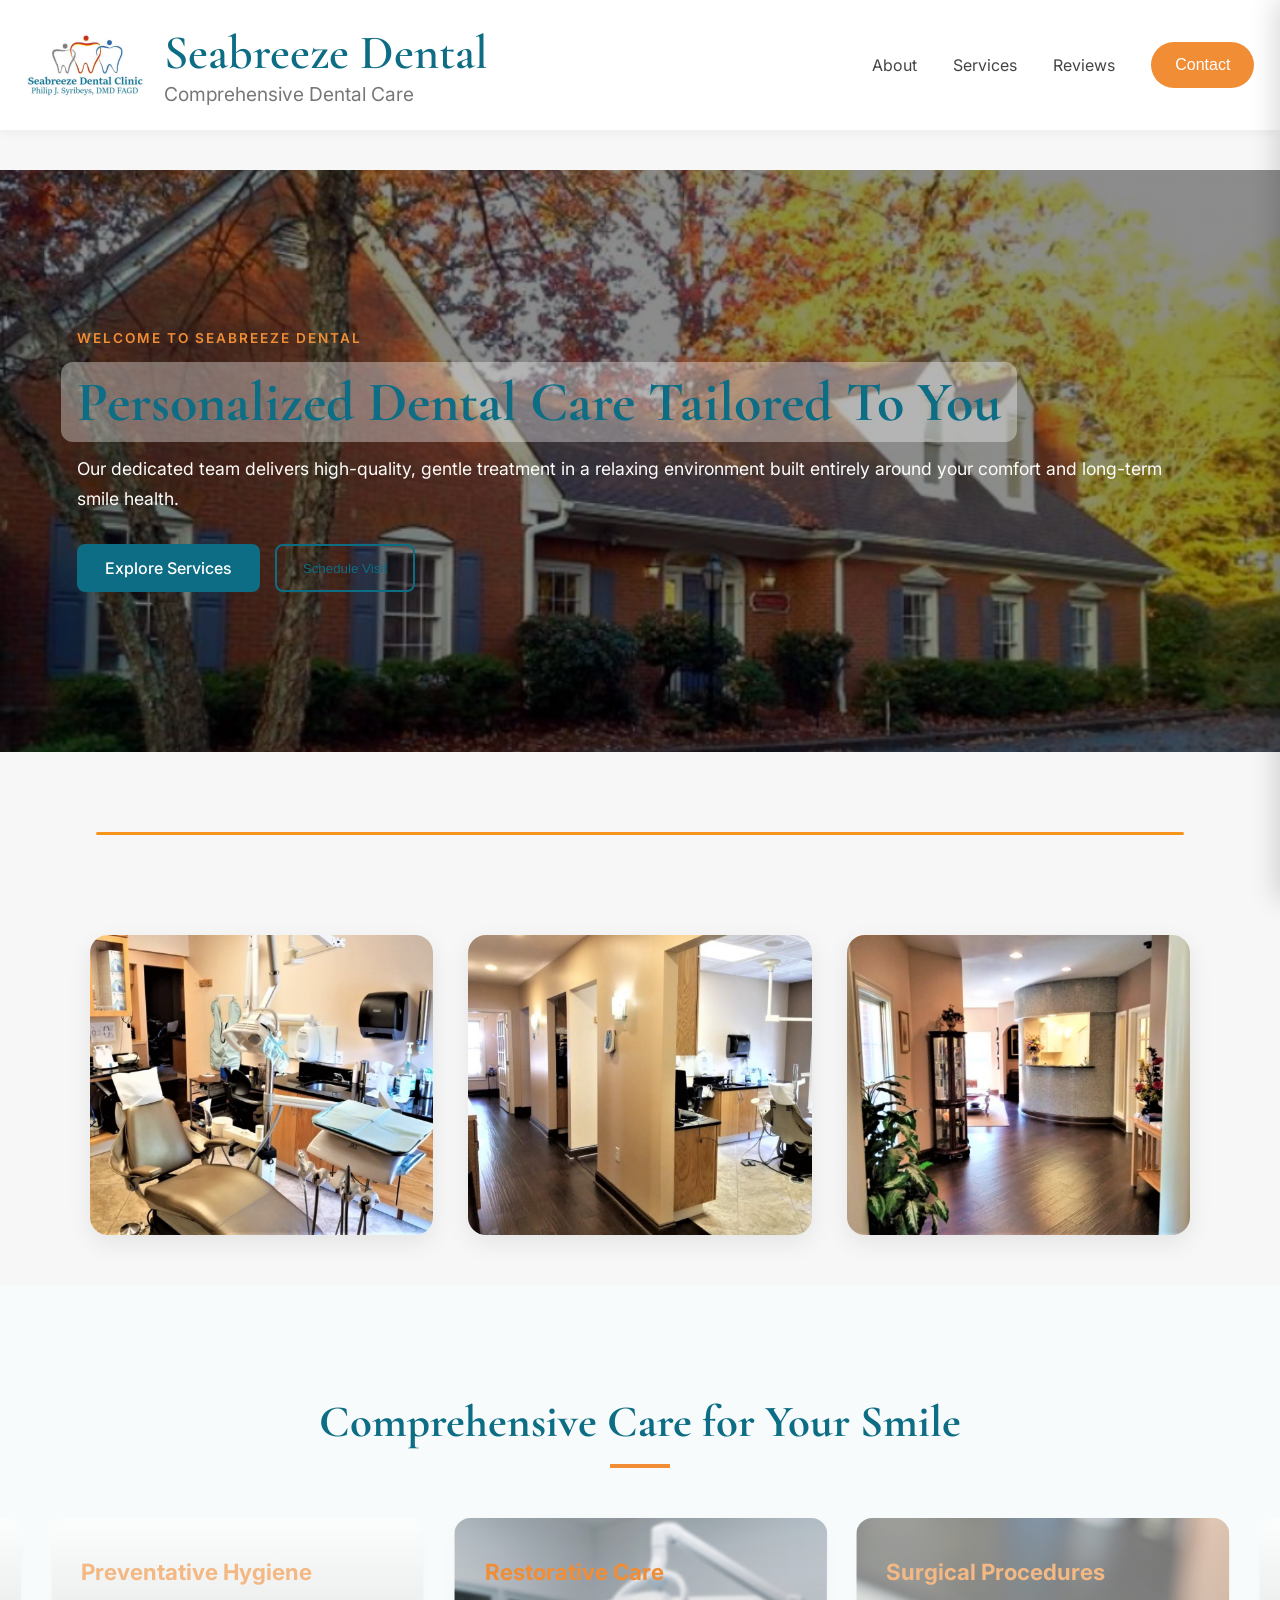
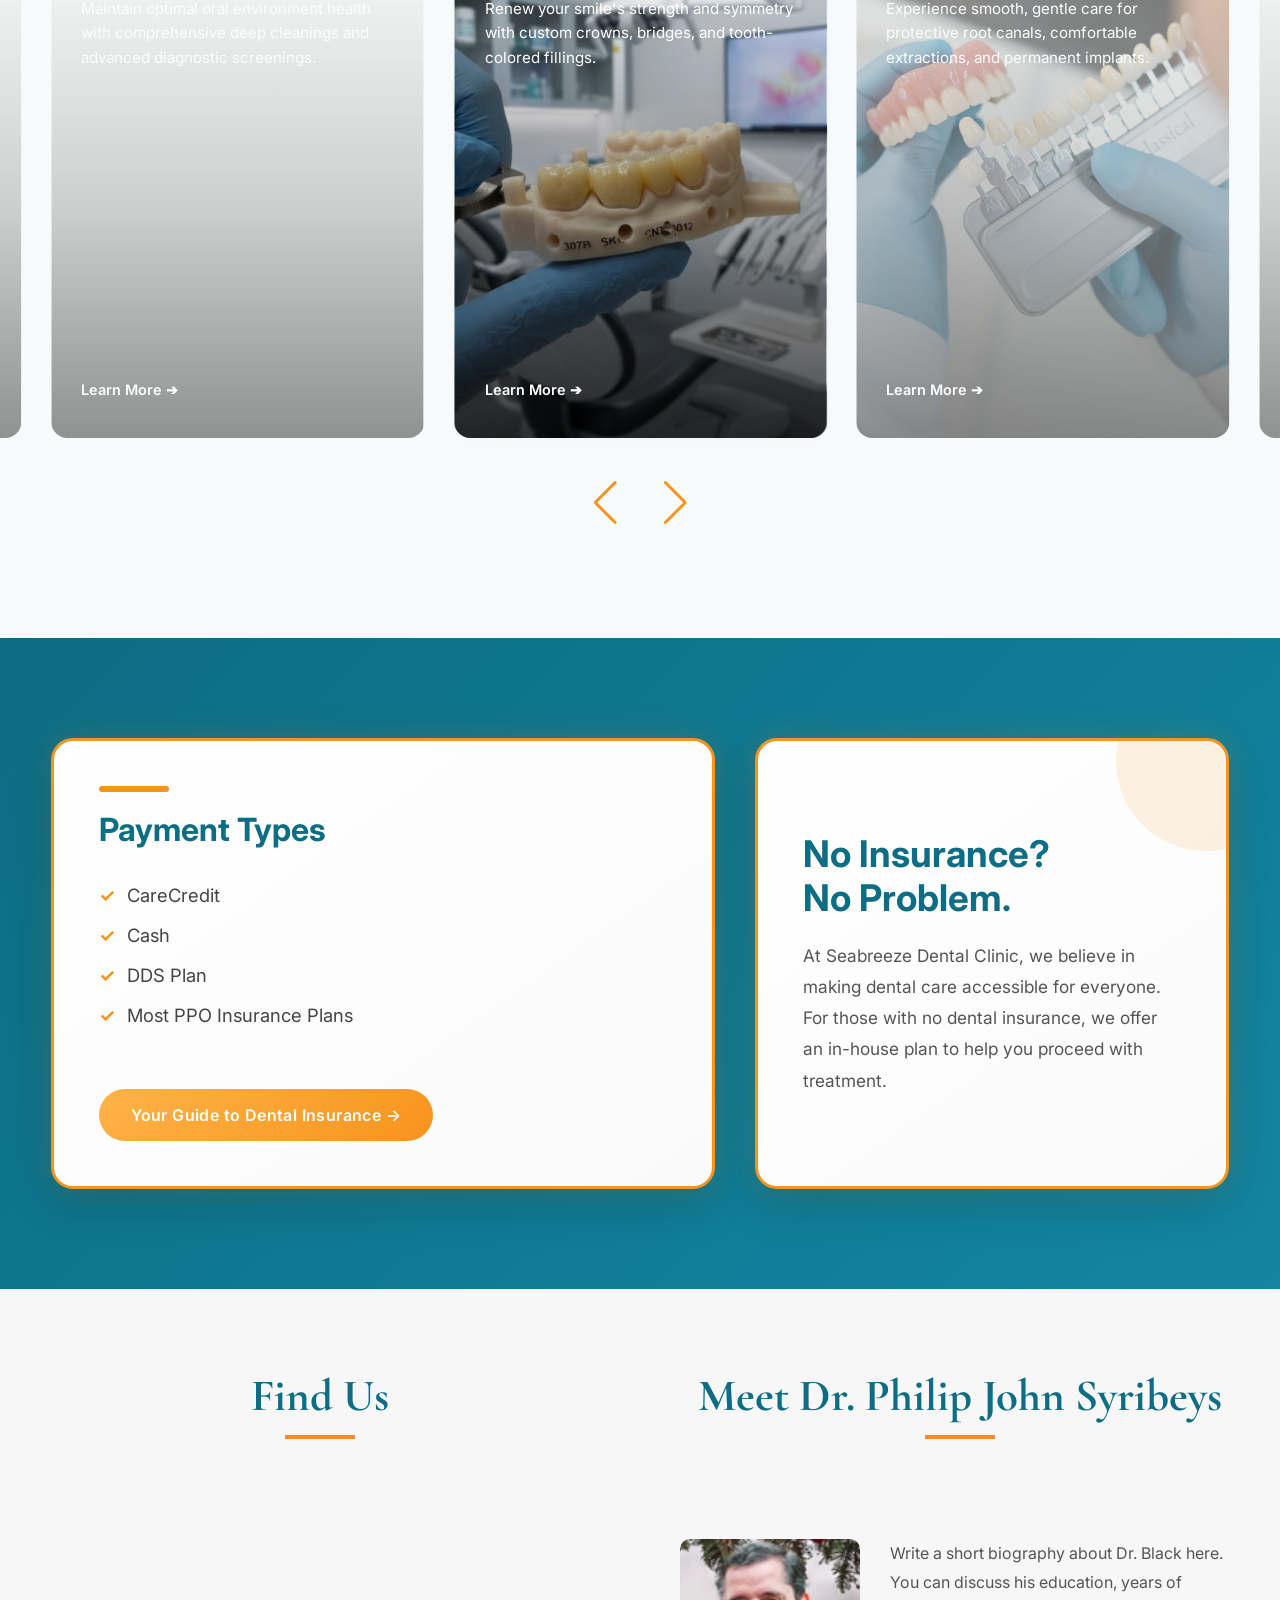
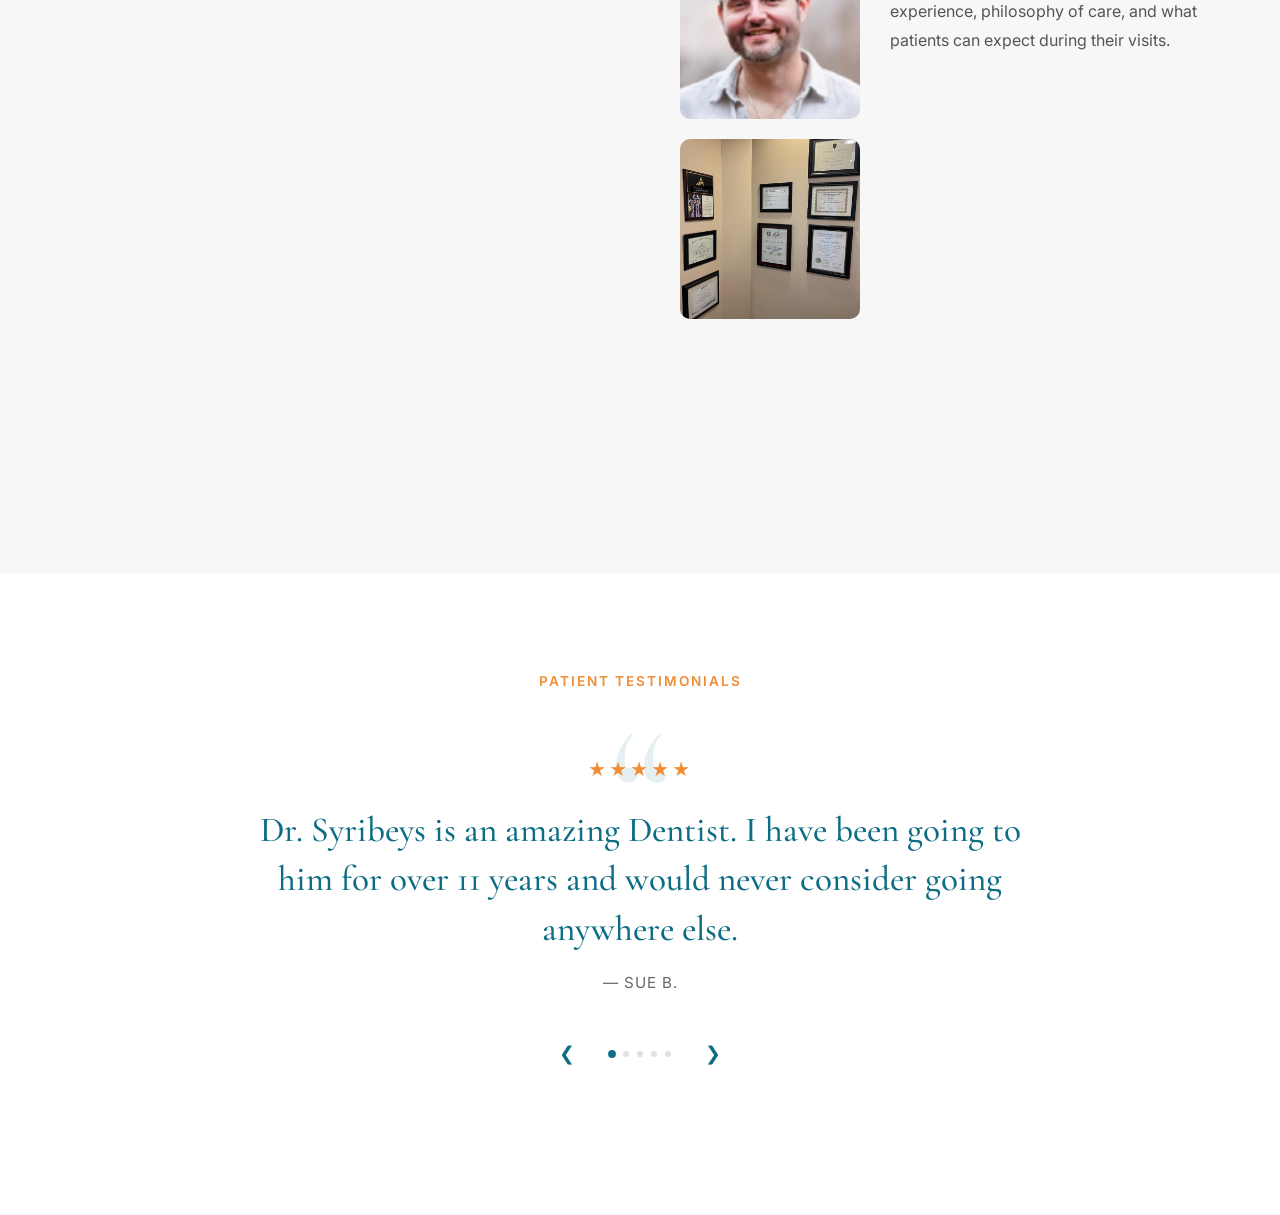
==== commit 141a0e22: "Update index.html" ====
--- a/index.html
+++ b/index.html
@@ -155,7 +155,7 @@
                 <li>CareCredit</li>
                 <li>Cash</li>
                 <li>DDS Plan</li>
-                <li>All PPO Insurance Plans</li>
+                <li>Most PPO Insurance Plans</li>
             </ul>
 
             <a href="insurance-guide.html" class="insurance-guide-btn">
@@ -199,7 +199,7 @@
 
     <div class="right-column">
         <section class="map-text-section">
-            <h2 class="home-section-title">Meet Dr. Black</h2>
+            <h2 class="home-section-title">Meet Dr. Philip John Syribeys</h2>
             <div class="orange-line central-line"></div>
         </section>
 
--- a/style.css
+++ b/style.css
@@ -1094,9 +1094,9 @@
 }
 
 .map-text-section {
-    text-align: left;
+    text-align: center;
     padding: 0 0 25px 0; /* Adjust as needed */
-    margin-bottom: 0;
+    margin-bottom: 25px;
 }
 
 .map-text-section h2 {
@@ -1109,7 +1109,7 @@
     padding: 0 40px;
 
     display: flex;
-    gap: 60px;
+    gap: 80px;
     align-items: flex-start;
 }
 
@@ -1119,12 +1119,6 @@
 }
 
 /* Titles */
-
-.map-text-section,
-.meet-text-section {
-    margin-bottom: 25px;
-}
-
 .map-text-section .orange-line {
     width: 70px;
     height: 4px;
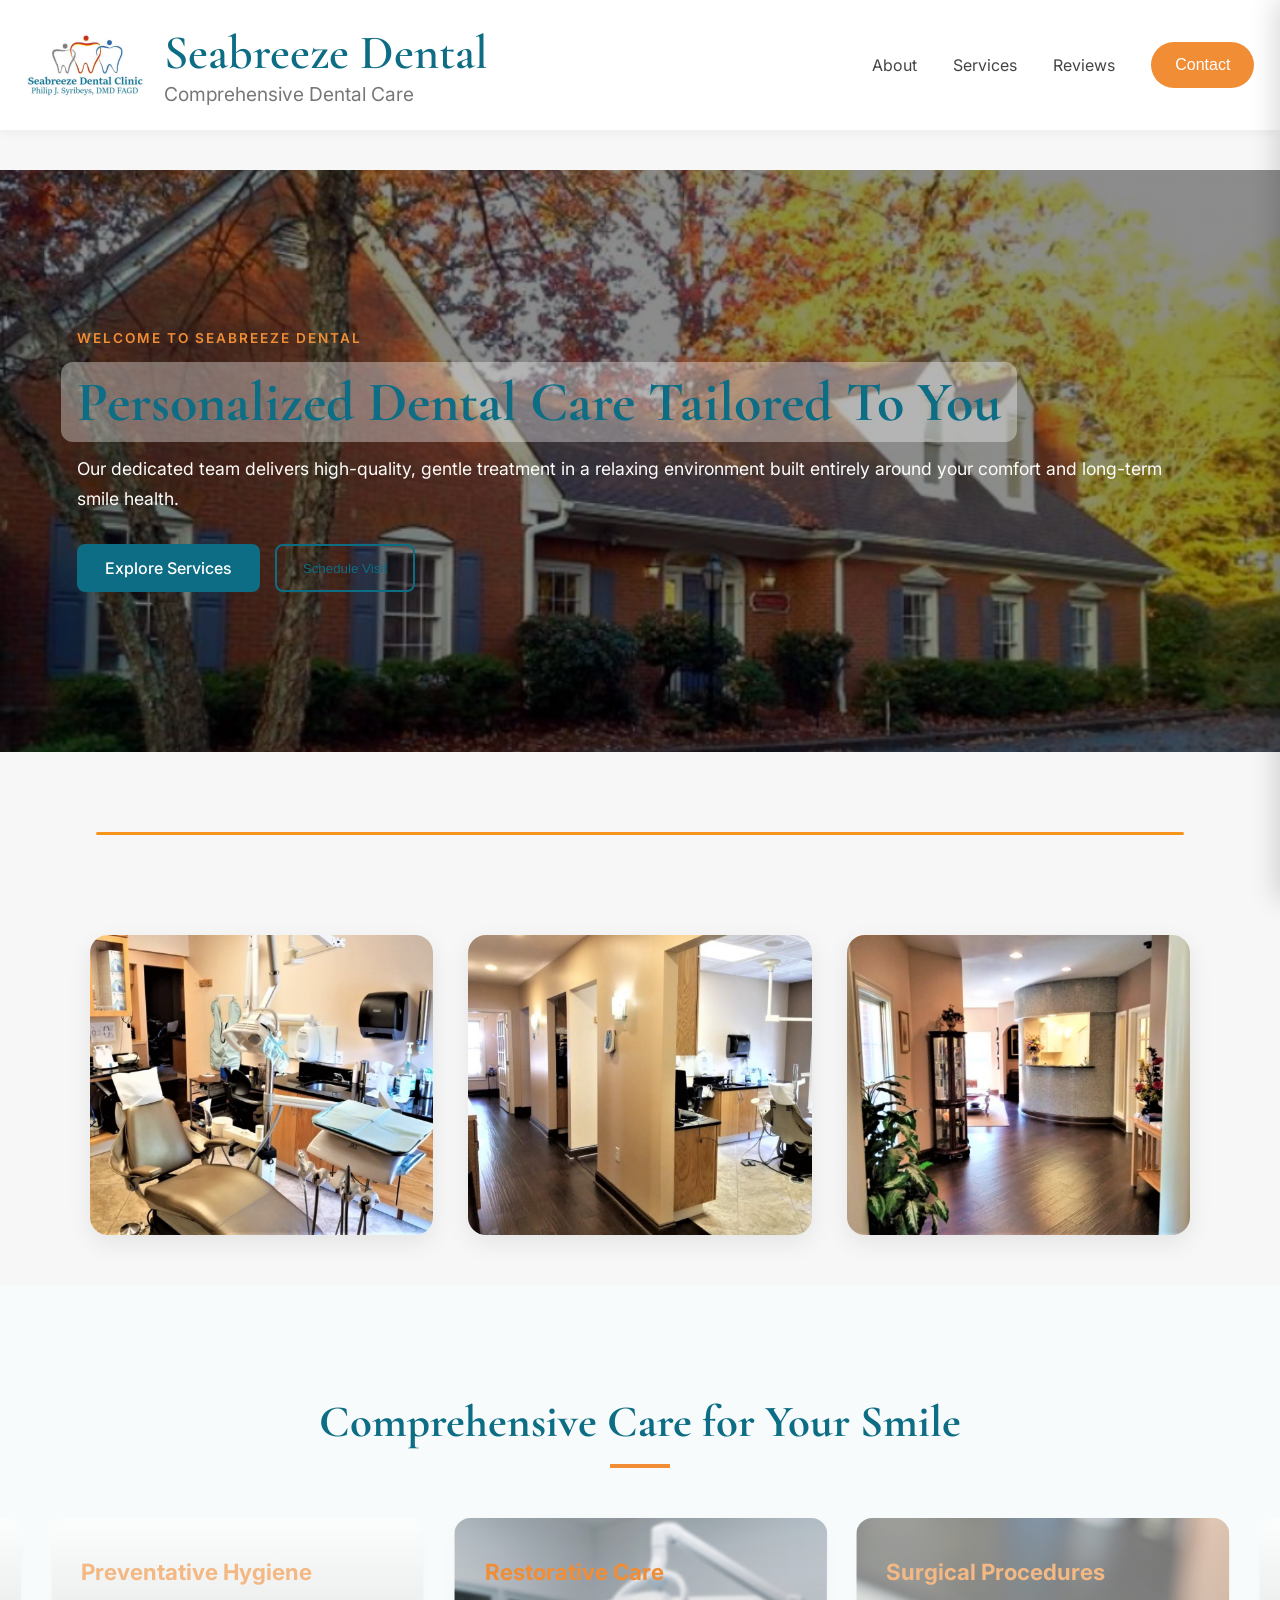
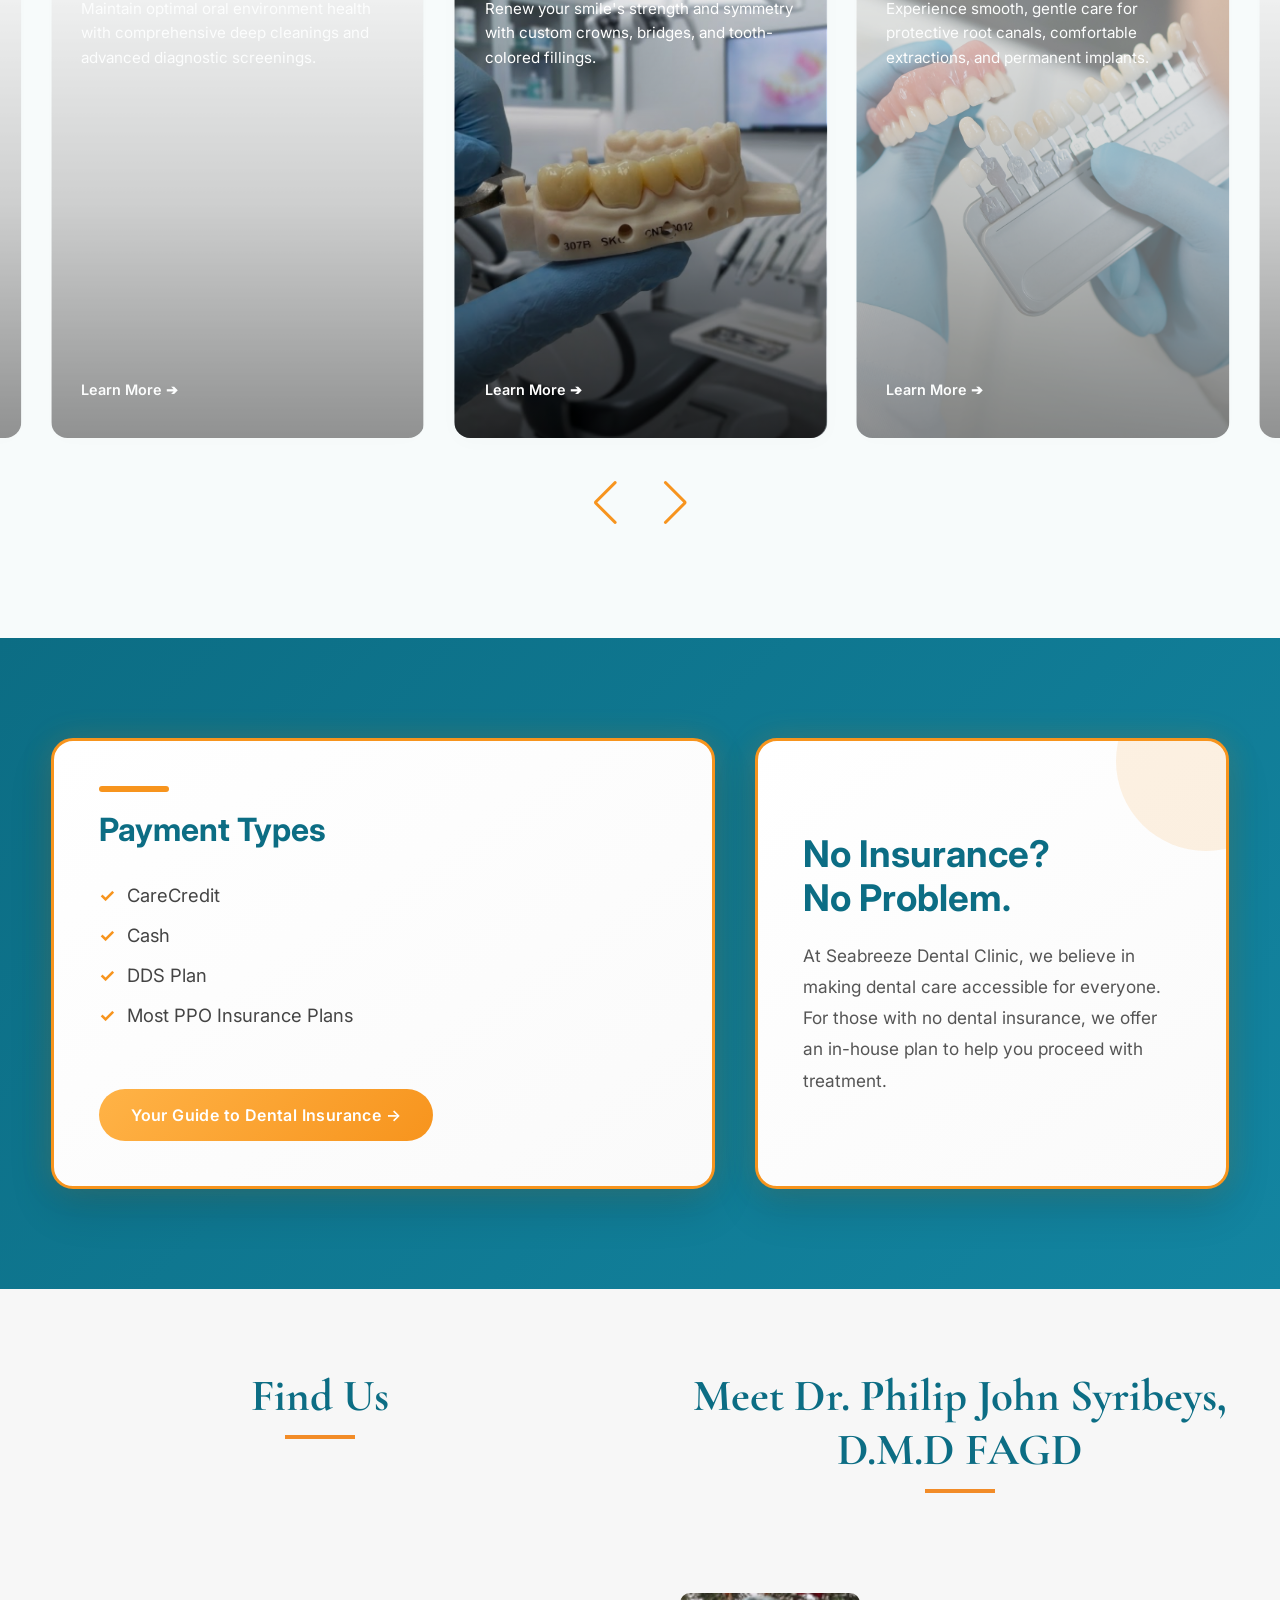
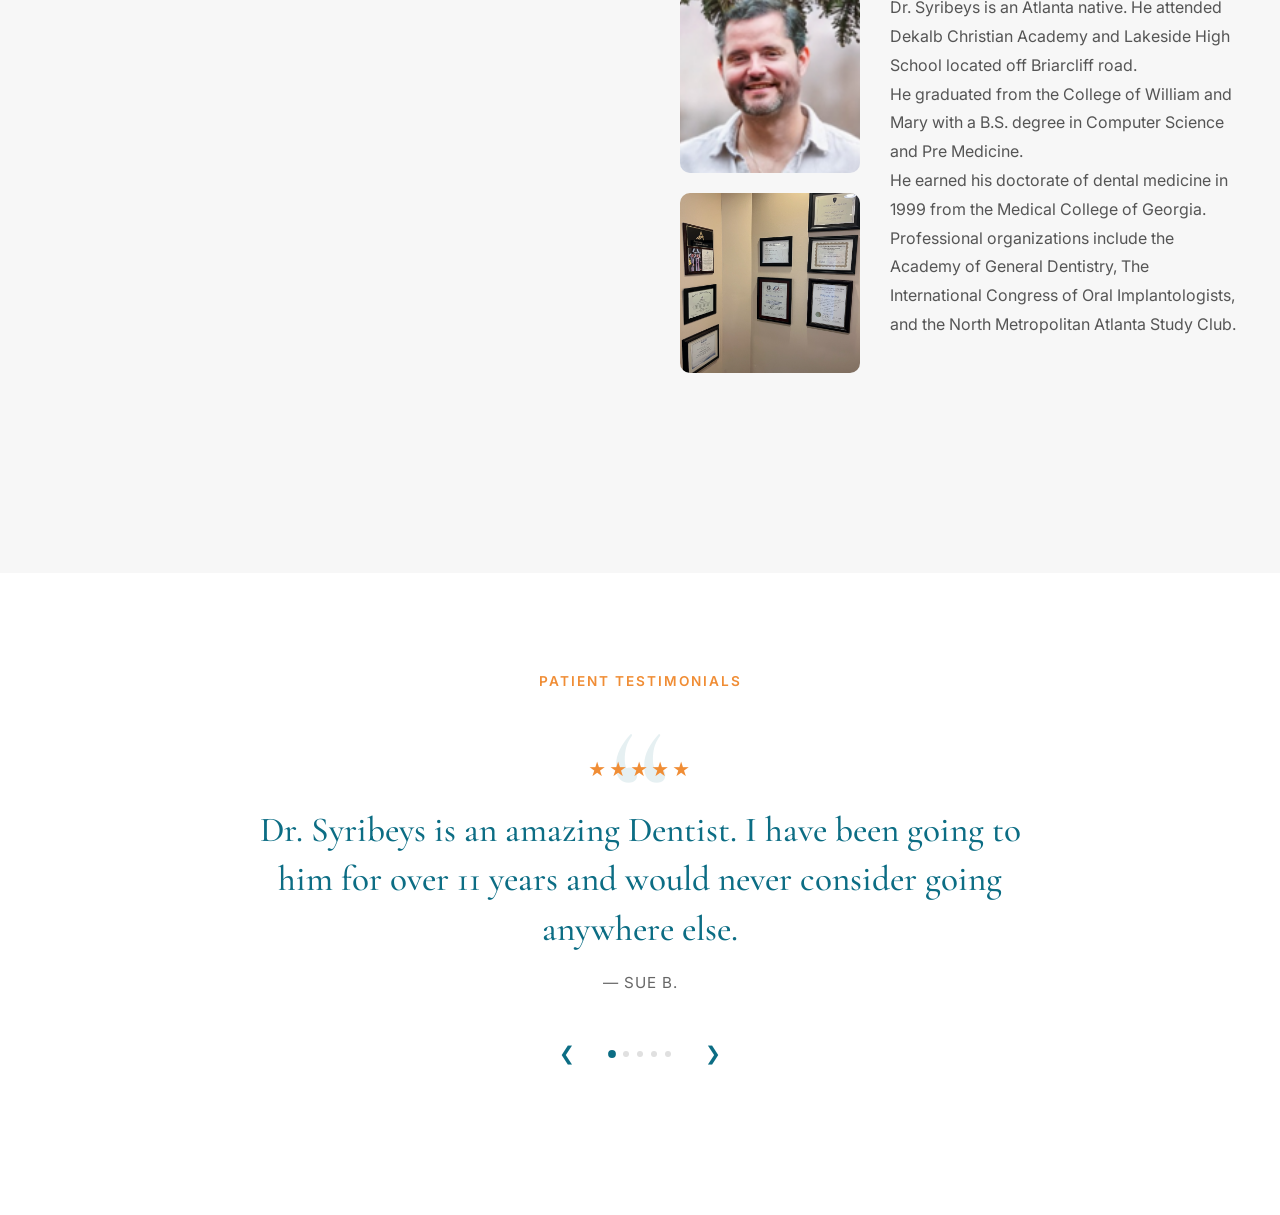
==== commit 125a2b5f: "Update index.html" ====
--- a/index.html
+++ b/index.html
@@ -199,7 +199,7 @@
 
     <div class="right-column">
         <section class="map-text-section">
-            <h2 class="home-section-title">Meet Dr. Philip John Syribeys</h2>
+            <h2 class="home-section-title">Meet Dr. Philip John Syribeys, D.M.D FAGD</h2>
             <div class="orange-line central-line"></div>
         </section>
 
@@ -212,9 +212,24 @@
 
             <div class="dentist-bio">
                 <p>
-                    Write a short biography about Dr. Black here. You can discuss
-                    his education, years of experience, philosophy of care, and
-                    what patients can expect during their visits.
+                    Dr. Syribeys is an Atlanta native. He attended Dekalb Christian Academy
+                    and Lakeside High School located off Briarcliff road.
+                </p>
+
+                <p>
+                    He graduated from the College of William and Mary with a B.S. degree in
+                    Computer Science and Pre Medicine.
+                </p>
+
+                <p>
+                    He earned his doctorate of dental medicine in 1999 from the Medical College
+                    of Georgia.
+                </p>
+
+                <p>
+                    Professional organizations include the Academy of General Dentistry,
+                    The International Congress of Oral Implantologists,
+                    and the North Metropolitan Atlanta Study Club.
                 </p>
             </div>
         </div>
